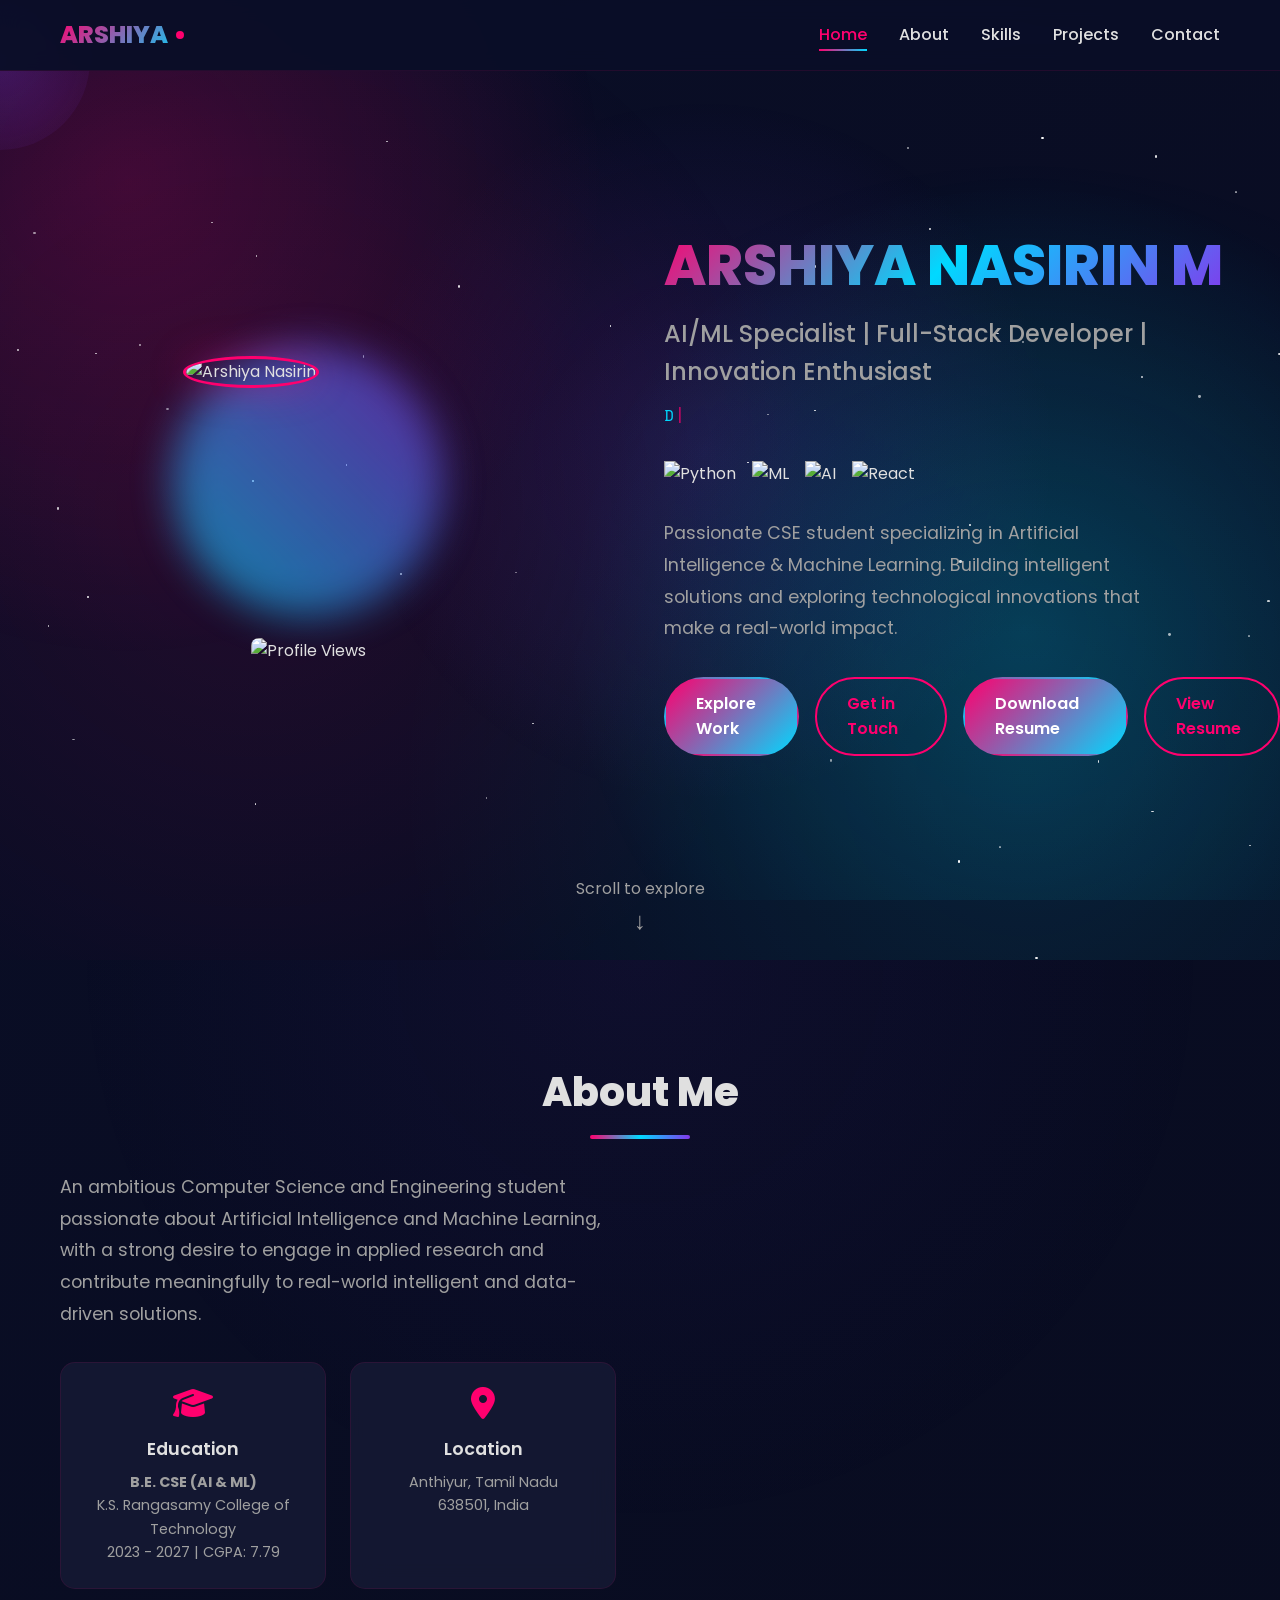
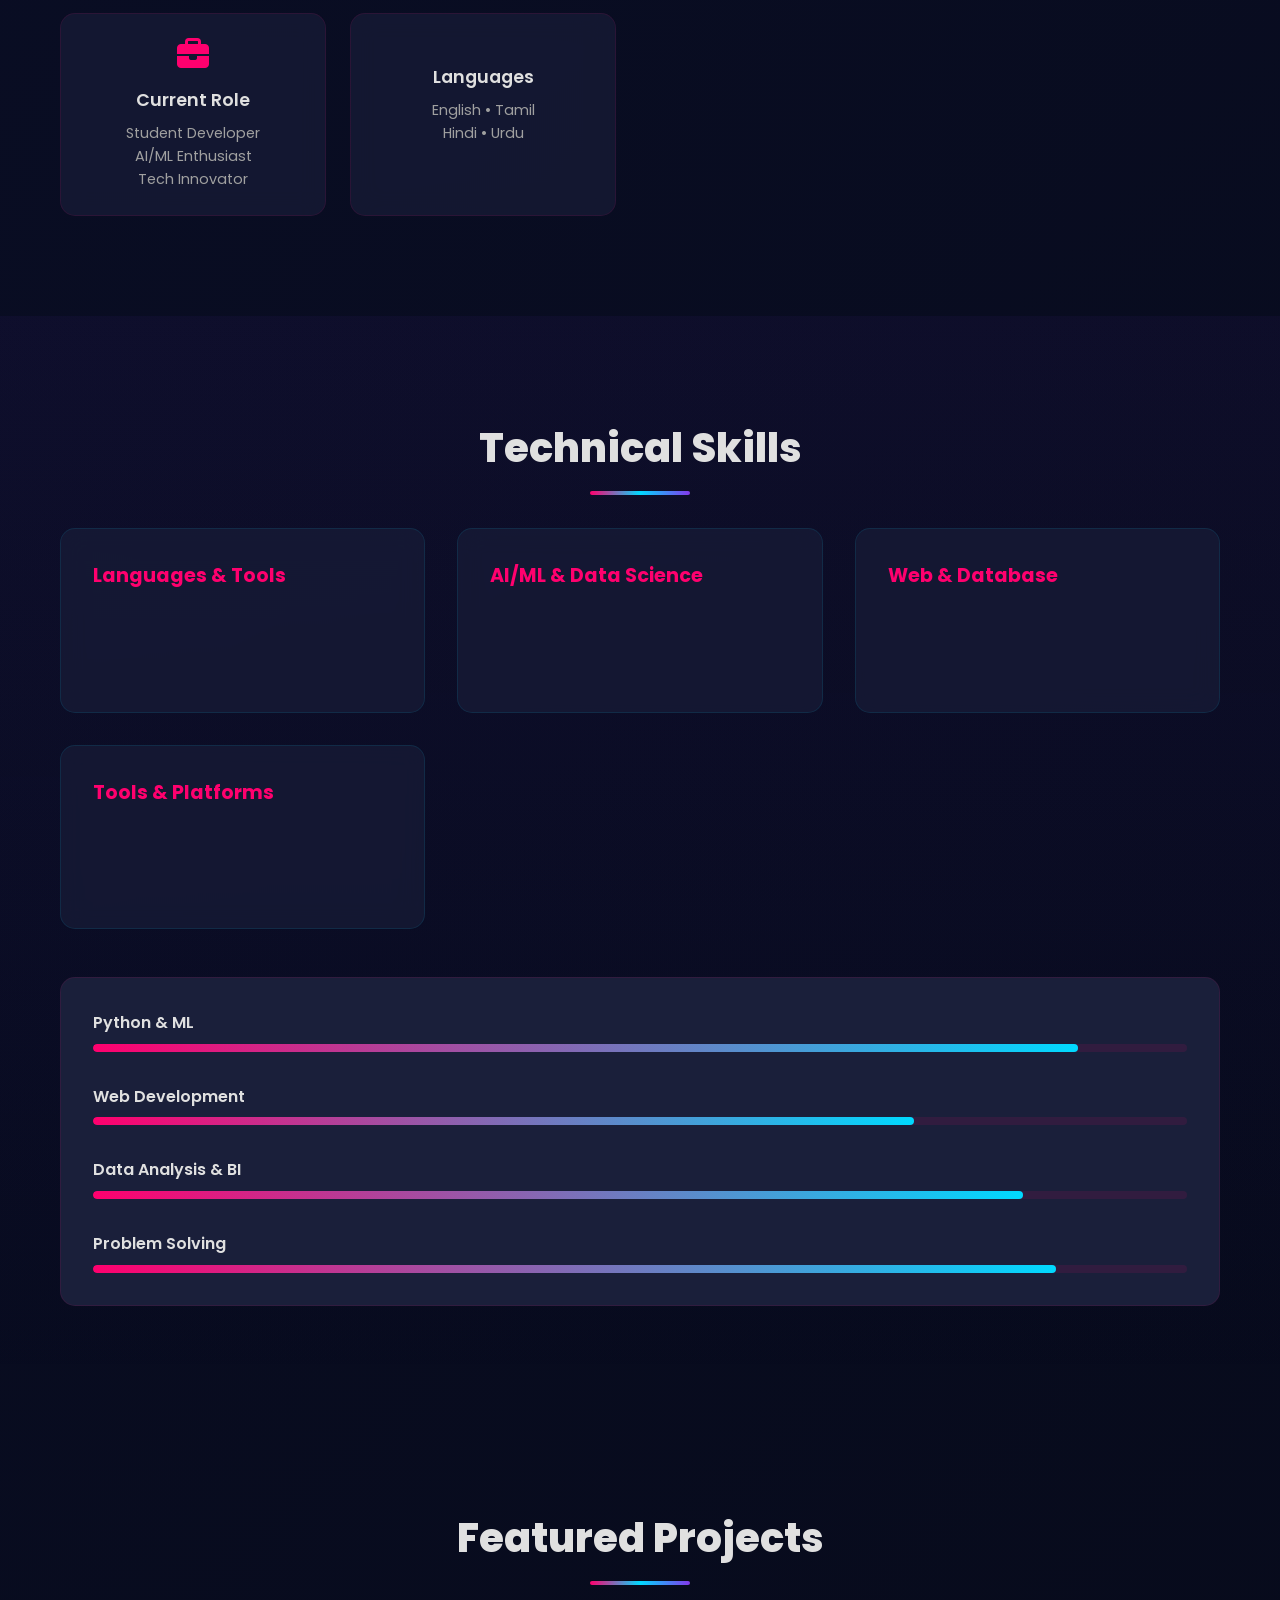
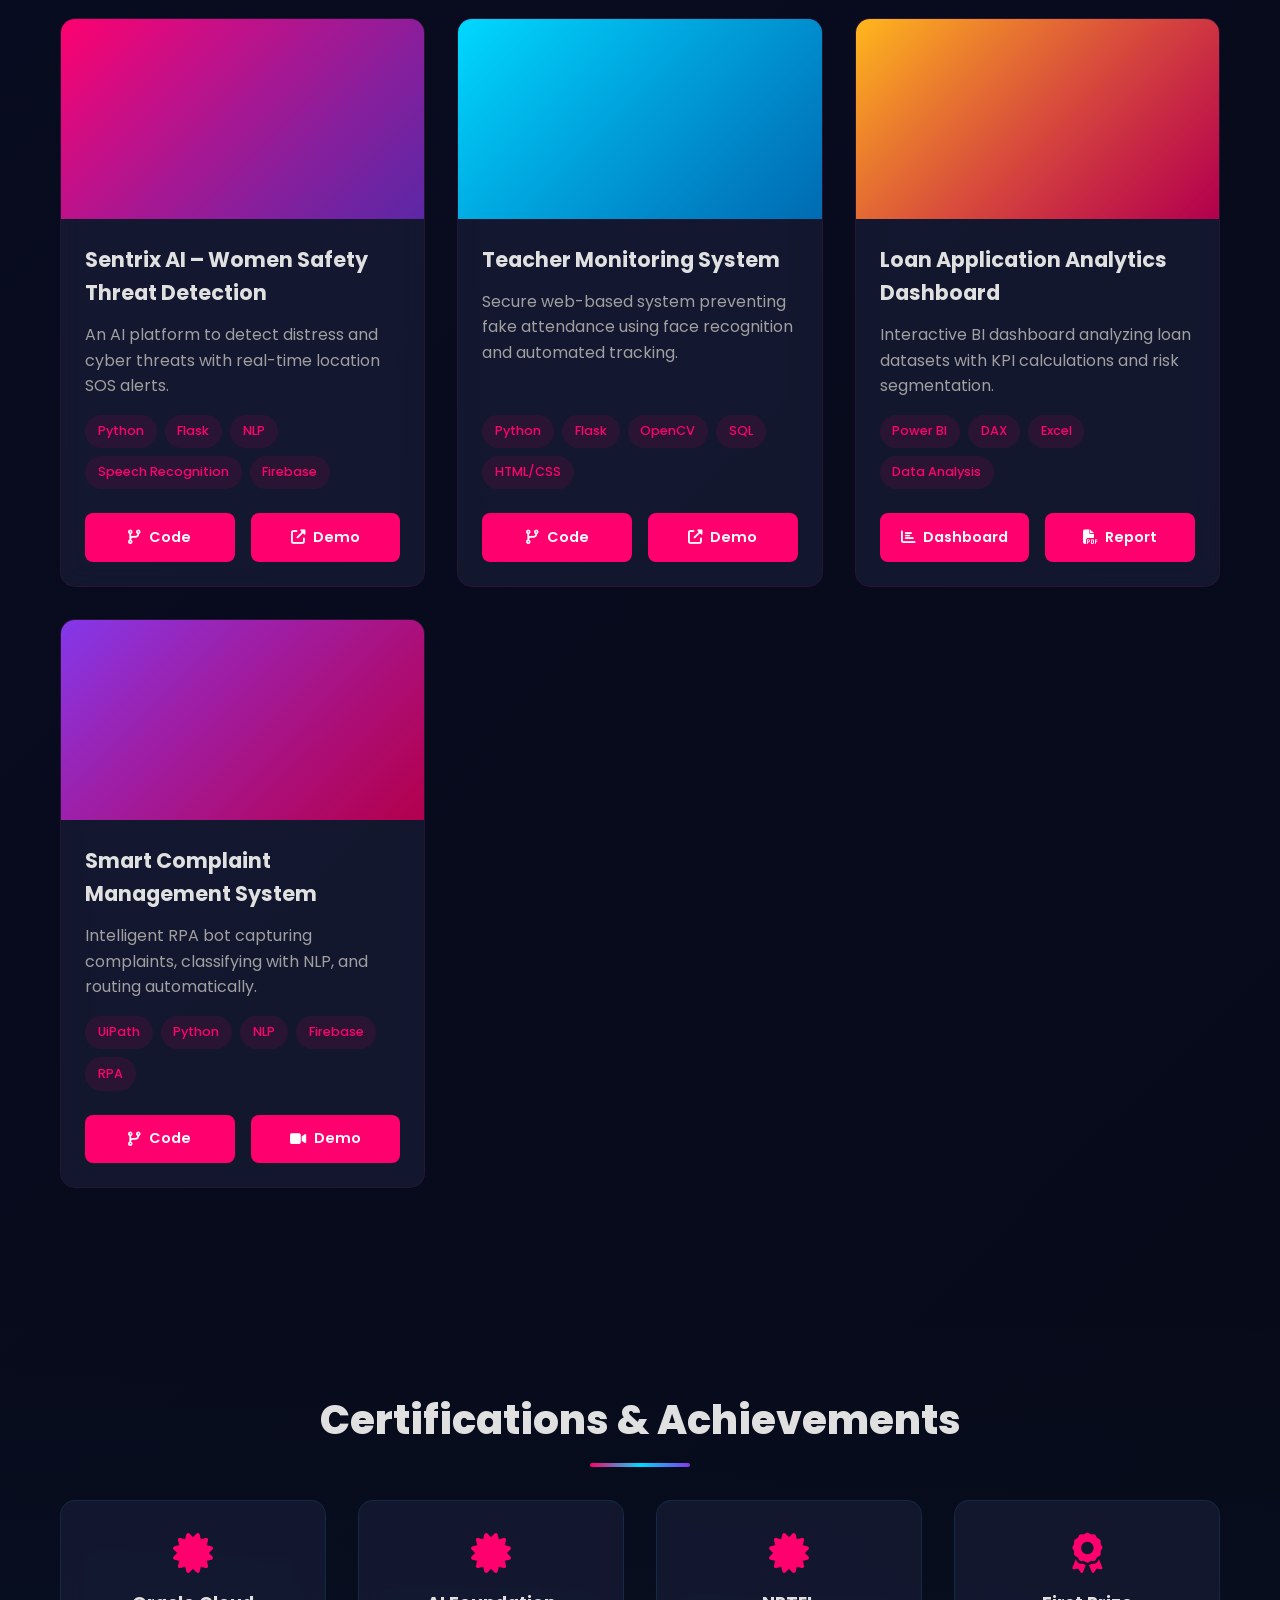
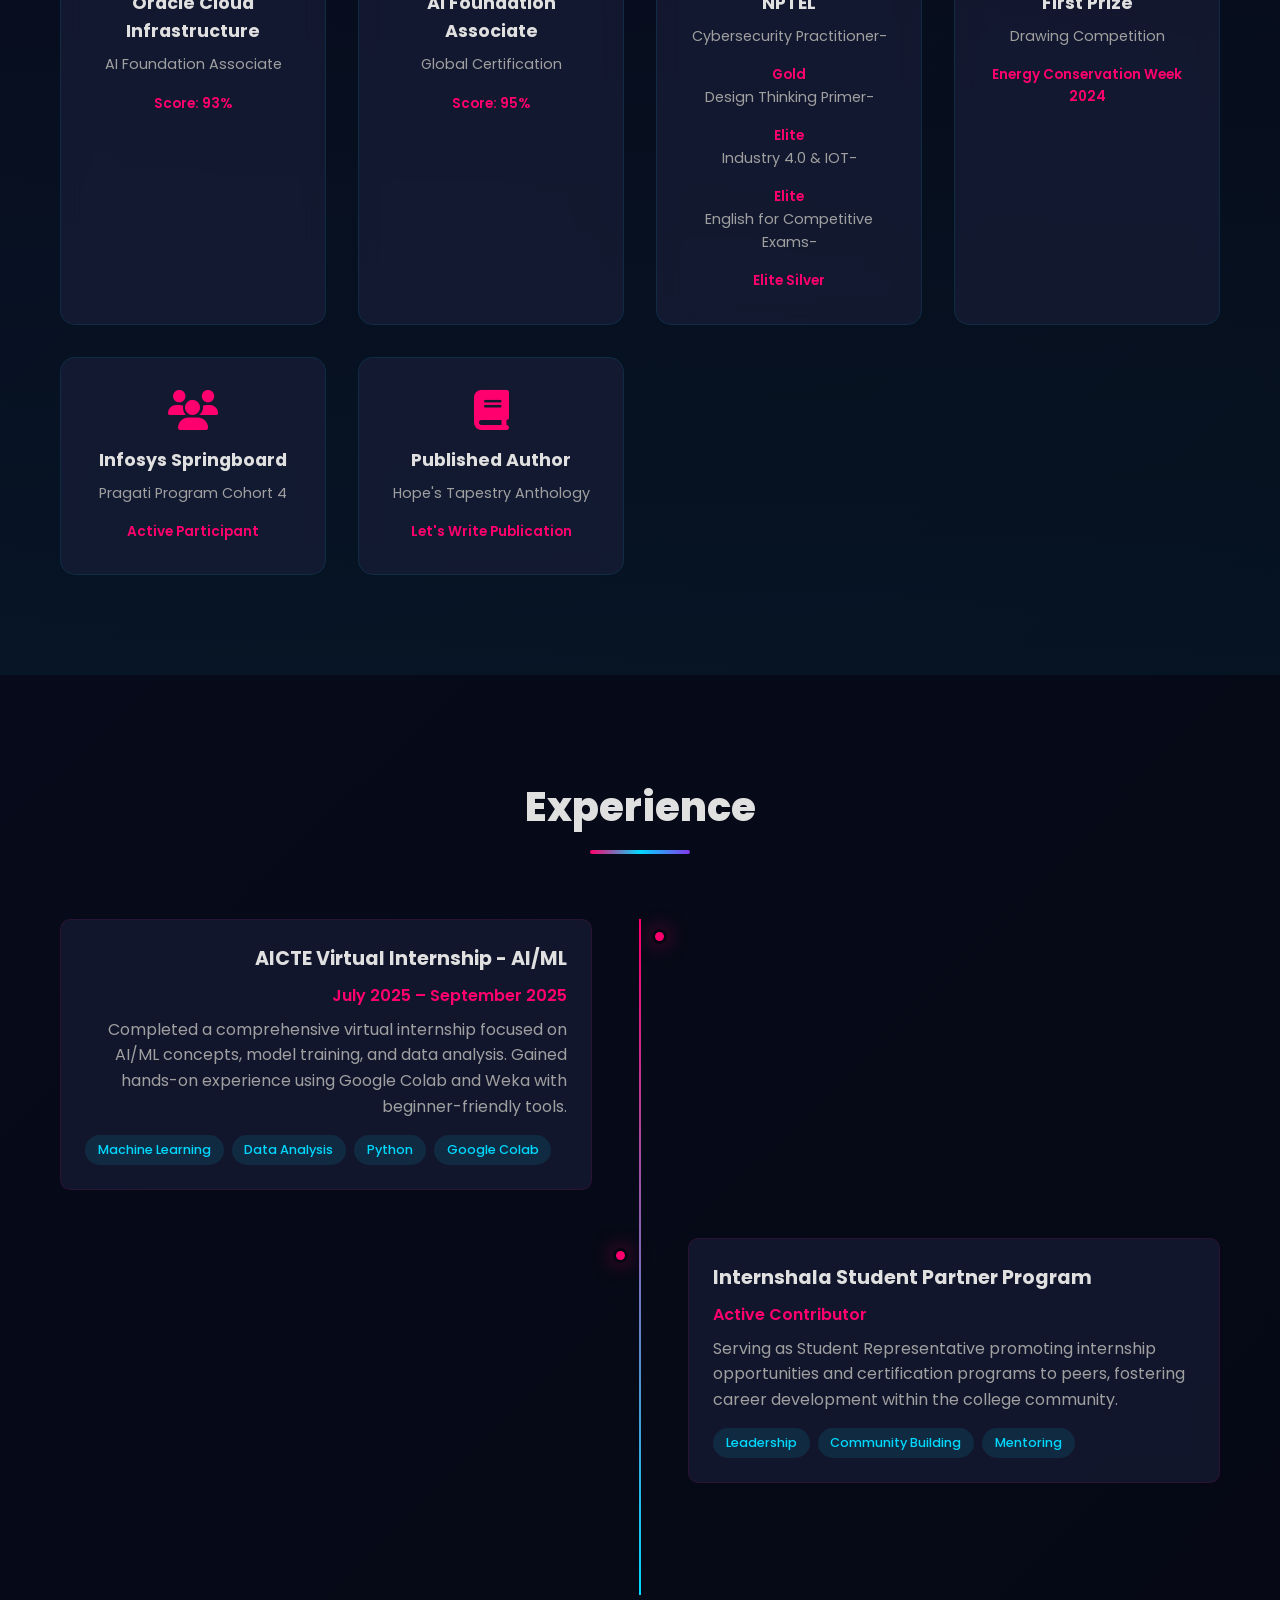
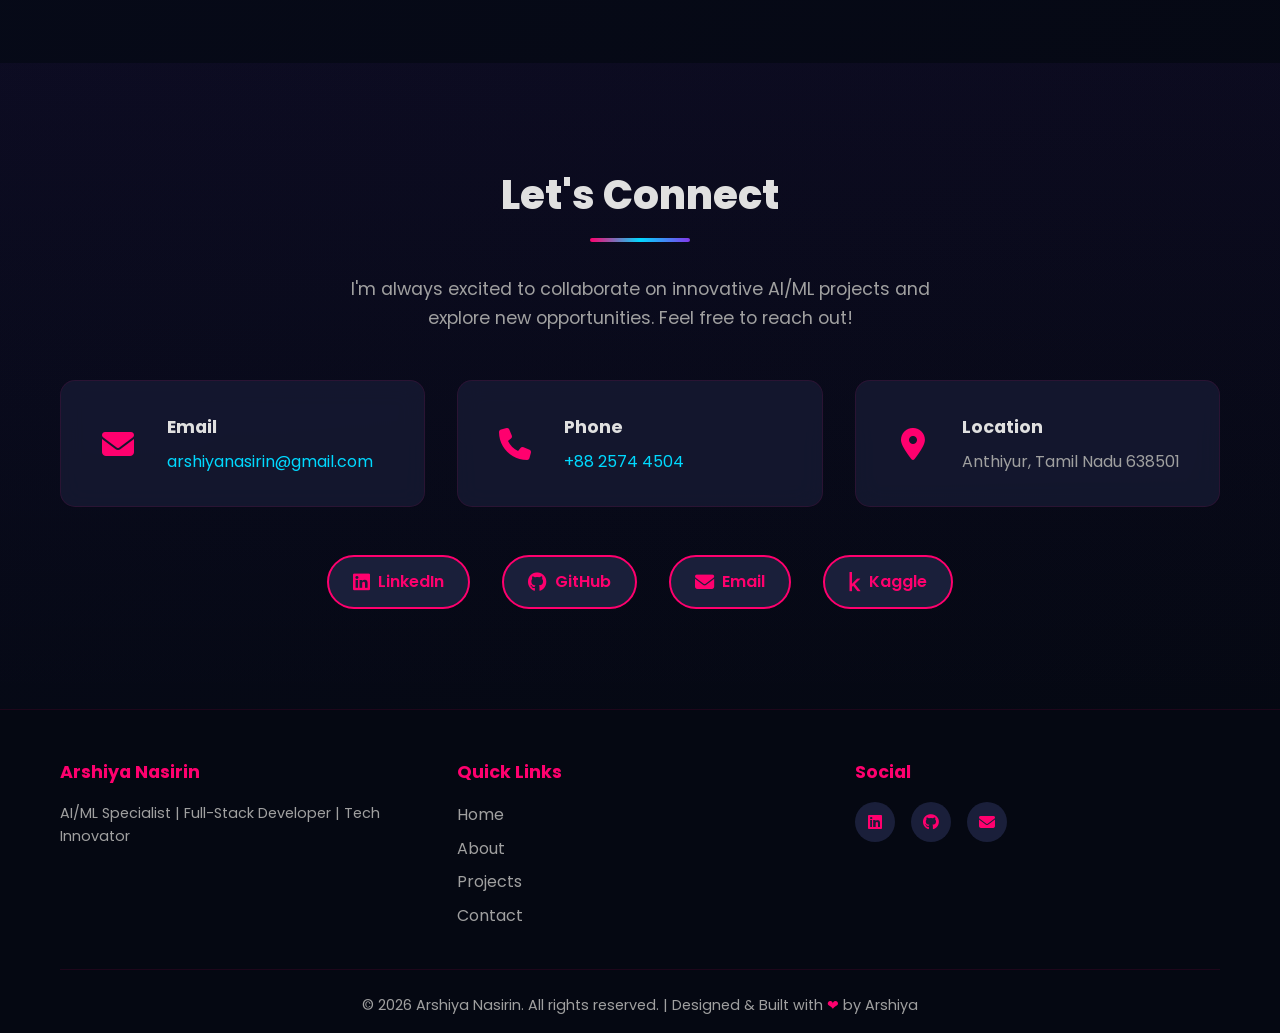
==== portfolio.html @ 7b7074c1 "Portfolio" ====
<!DOCTYPE html>
<html lang="en">
<head>
    <meta charset="UTF-8">
    <meta name="viewport" content="width=device-width, initial-scale=1.0">
    <title>Arshiya Nasirin - AI/ML Portfolio</title>
    <link rel="stylesheet" href="portfolio.css">
    <link rel="stylesheet" href="https://cdnjs.cloudflare.com/ajax/libs/font-awesome/6.4.0/css/all.min.css">
    <link href="https://fonts.googleapis.com/css2?family=Poppins:wght@300;400;600;700;800&family=Space+Mono:wght@400;700&display=swap" rel="stylesheet">
</head>
<body>
    <div class="cursor-glow" id="cursorGlow"></div>
    <!-- Navigation -->
    <nav class="navbar">
        <div class="nav-container">
            <div class="logo">
                <span class="logo-text">ARSHIYA</span>
                <span class="logo-dot"></span>
            </div>
            <ul class="nav-menu">
                <li><a href="#home" class="nav-link">Home</a></li>
                <li><a href="#about" class="nav-link">About</a></li>
                <li><a href="#skills" class="nav-link">Skills</a></li>
                <li><a href="#projects" class="nav-link">Projects</a></li>
                <li><a href="#contact" class="nav-link">Contact</a></li>
            </ul>
            <div class="hamburger">
                <span></span>
                <span></span>
                <span></span>
            </div>
        </div>
    </nav>

    <!-- Hero Section -->
    <section id="home" class="hero">
        <div class="stars"></div>
        <div class="hero-content">
            <div class="profile-section">
                <div class="profile-wrapper">
                    <div class="glow-circle"></div>
                    <img src="https://via.placeholder.com/200" alt="Arshiya Nasirin" class="profile-img">
                </div>
                <div class="profile-stats">
                    <img src="https://komarev.com/ghpvc/?username=ArshiyaNasirin&label=Profile%20Views&color=ff006e&style=for-the-badge" alt="Profile Views">
                </div>
            </div>

            <div class="hero-text">
                <h1 class="hero-title">
                    <span class="gradient-text">ARSHIYA NASIRIN M</span>
                </h1>
                <p class="hero-subtitle">AI/ML Specialist | Full-Stack Developer | Innovation Enthusiast</p>
                <p class="hero-typing"><span id="typingRole"></span><span class="typing-caret">|</span></p>
                
                <div class="hero-badges">
                    <img src="https://img.shields.io/badge/Python-3776AB?style=for-the-badge&logo=python&logoColor=white" alt="Python">
                    <img src="https://img.shields.io/badge/Machine%20Learning-FF6B6B?style=for-the-badge&logo=tensorflow&logoColor=white" alt="ML">
                    <img src="https://img.shields.io/badge/AI-00D9FF?style=for-the-badge&logo=openai&logoColor=white" alt="AI">
                    <img src="https://img.shields.io/badge/React-61DAFB?style=for-the-badge&logo=react&logoColor=white" alt="React">
                </div>

                <p class="hero-description">
                    Passionate CSE student specializing in Artificial Intelligence & Machine Learning. Building intelligent solutions and exploring technological innovations that make a real-world impact.
                </p>

                <div class="cta-buttons">
                    <a href="#projects" class="btn btn-primary">Explore Work</a>
                    <a href="#contact" class="btn btn-secondary">Get in Touch</a>
                    <a href="resume.pdf" download class="btn btn-primary">Download Resume</a>
                    <a href="resume.pdf" target="_blank" rel="noreferrer" class="btn btn-secondary">View Resume</a>
                </div>
            </div>
        </div>


        <div class="scroll-indicator">
            <span>Scroll to explore</span>
            <div class="scroll-arrow">↓</div>
        </div>
    </section>

    <!-- About Section -->
    <section id="about" class="about">
        <div class="container">
            <h2 class="section-title">About Me</h2>
            
            <div class="about-content">
                <div class="about-text">
                    <p class="about-intro">
                        An ambitious Computer Science and Engineering student passionate about Artificial Intelligence and Machine Learning, with a strong desire to engage in applied research and contribute meaningfully to real-world intelligent and data-driven solutions.
                    </p>

                    <div class="info-grid">
                        <div class="info-card">
                            <i class="fas fa-graduation-cap"></i>
                            <h3>Education</h3>
                            <p><strong>B.E. CSE (AI & ML)</strong><br>K.S. Rangasamy College of Technology<br>2023 - 2027 | CGPA: 7.79</p>
                        </div>

                        <div class="info-card">
                            <i class="fas fa-map-marker-alt"></i>
                            <h3>Location</h3>
                            <p>Anthiyur, Tamil Nadu<br>638501, India</p>
                        </div>

                        <div class="info-card">
                            <i class="fas fa-briefcase"></i>
                            <h3>Current Role</h3>
                            <p>Student Developer<br>AI/ML Enthusiast<br>Tech Innovator</p>
                        </div>

                        <div class="info-card">
                            <i class="fas fa-languages"></i>
                            <h3>Languages</h3>
                            <p>English • Tamil<br>Hindi • Urdu</p>
                        </div>
                    </div>
                </div>

                <div class="github-stats">
                    <img src="https://github-readme-stats.vercel.app/api?username=ArshiyaNasirin&theme=radical&hide_border=true&bg_color=0D1117&text_color=58A6FF&title_color=FF006E" alt="GitHub Stats">
                    <img src="https://github-readme-streak-stats.herokuapp.com/?user=ArshiyaNasirin&theme=radical&hide_border=true&background=0D1117&stroke=FF006E&ring=FF006E&fire=FF006E&currStreakNum=58A6FF&sideNums=58A6FF&currStreakLabel=FF006E&sideLabels=58A6FF" alt="GitHub Streak">
                </div>
            </div>
        </div>
    </section>

    <!-- Skills Section -->
    <section id="skills" class="skills">
        <div class="container">
            <h2 class="section-title">Technical Skills</h2>

            <div class="skills-grid">
                <div class="skill-category">
                    <h3>Languages & Tools</h3>
                    <div class="skill-badges">
                        <img src="https://img.shields.io/badge/Python-3776AB?style=flat-square&logo=python&logoColor=white" alt="Python">
                        <img src="https://img.shields.io/badge/Java-ED8B00?style=flat-square&logo=java&logoColor=white" alt="Java">
                        <img src="https://img.shields.io/badge/C-A8B9CC?style=flat-square&logo=c&logoColor=white" alt="C">
                        <img src="https://img.shields.io/badge/GitHub-181717?style=flat-square&logo=github&logoColor=white" alt="GitHub">
                        <img src="https://img.shields.io/badge/VS%20Code-007ACC?style=flat-square&logo=visualstudiocode&logoColor=white" alt="VS Code">
                    </div>
                </div>

                <div class="skill-category">
                    <h3>AI/ML & Data Science</h3>
                    <div class="skill-badges">
                        <img src="https://img.shields.io/badge/TensorFlow-FF6F00?style=flat-square&logo=tensorflow&logoColor=white" alt="TensorFlow">
                        <img src="https://img.shields.io/badge/OpenCV-5C3EE8?style=flat-square&logo=opencv&logoColor=white" alt="OpenCV">
                        <img src="https://img.shields.io/badge/NumPy-013243?style=flat-square&logo=numpy&logoColor=white" alt="NumPy">
                        <img src="https://img.shields.io/badge/Pandas-150458?style=flat-square&logo=pandas&logoColor=white" alt="Pandas">
                        <img src="https://img.shields.io/badge/Scikit--Learn-F7931E?style=flat-square&logo=scikit-learn&logoColor=white" alt="Scikit-Learn">
                    </div>
                </div>

                <div class="skill-category">
                    <h3>Web & Database</h3>
                    <div class="skill-badges">
                        <img src="https://img.shields.io/badge/HTML5-E34C26?style=flat-square&logo=html5&logoColor=white" alt="HTML5">
                        <img src="https://img.shields.io/badge/CSS3-1572B6?style=flat-square&logo=css3&logoColor=white" alt="CSS3">
                        <img src="https://img.shields.io/badge/JavaScript-F7DF1E?style=flat-square&logo=javascript&logoColor=black" alt="JavaScript">
                        <img src="https://img.shields.io/badge/React-61DAFB?style=flat-square&logo=react&logoColor=black" alt="React">
                        <img src="https://img.shields.io/badge/SQL-336791?style=flat-square&logo=postgresql&logoColor=white" alt="SQL">
                    </div>
                </div>

                <div class="skill-category">
                    <h3>Tools & Platforms</h3>
                    <div class="skill-badges">
                        <img src="https://img.shields.io/badge/Power%20BI-F2C811?style=flat-square&logo=powerbi&logoColor=black" alt="Power BI">
                        <img src="https://img.shields.io/badge/Tableau-E97627?style=flat-square&logo=tableau&logoColor=white" alt="Tableau">
                        <img src="https://img.shields.io/badge/Flask-000000?style=flat-square&logo=flask&logoColor=white" alt="Flask">
                        <img src="https://img.shields.io/badge/Firebase-FFCA28?style=flat-square&logo=firebase&logoColor=black" alt="Firebase">
                        <img src="https://img.shields.io/badge/UiPath-FF6B35?style=flat-square&logo=uipath&logoColor=white" alt="UiPath">
                    </div>
                </div>
            </div>

            <div class="skills-visual">
                <div class="skill-bar">
                    <div class="skill-item">
                        <span>Python & ML</span>
                        <div class="progress-bar">
                            <div class="progress" style="width: 90%;"></div>
                        </div>
                    </div>
                    <div class="skill-item">
                        <span>Web Development</span>
                        <div class="progress-bar">
                            <div class="progress" style="width: 75%;"></div>
                        </div>
                    </div>
                    <div class="skill-item">
                        <span>Data Analysis & BI</span>
                        <div class="progress-bar">
                            <div class="progress" style="width: 85%;"></div>
                        </div>
                    </div>
                    <div class="skill-item">
                        <span>Problem Solving</span>
                        <div class="progress-bar">
                            <div class="progress" style="width: 88%;"></div>
                        </div>
                    </div>
                </div>
            </div>
        </div>
    </section>

    <!-- Projects Section -->
    <section id="projects" class="projects">
        <div class="container">
            <h2 class="section-title">Featured Projects</h2>

            <div class="projects-grid">
                <!-- Project 1 -->
                <div class="project-card">
                    <div class="project-image" style="background: linear-gradient(135deg, #FF006E 0%, #8338EC 100%);"></div>
                    <div class="project-content">
                        <h3>Sentrix AI – Women Safety Threat Detection</h3>
                        <p>An AI platform to detect distress and cyber threats with real-time location SOS alerts.</p>
                        <div class="project-tech">
                            <span class="tech-tag">Python</span>
                            <span class="tech-tag">Flask</span>
                            <span class="tech-tag">NLP</span>
                            <span class="tech-tag">Speech Recognition</span>
                            <span class="tech-tag">Firebase</span>
                        </div>
                        <div class="project-links">
                            <a href="#" class="project-btn">
                                <i class="fas fa-code-branch"></i> Code
                            </a>
                            <a href="#" class="project-btn">
                                <i class="fas fa-external-link-alt"></i> Demo
                            </a>
                        </div>
                    </div>
                </div>

                <!-- Project 2 -->
                <div class="project-card">
                    <div class="project-image" style="background: linear-gradient(135deg, #00D9FF 0%, #0099FF 100%);"></div>
                    <div class="project-content">
                        <h3>Teacher Monitoring System</h3>
                        <p>Secure web-based system preventing fake attendance using face recognition and automated tracking.</p>
                        <div class="project-tech">
                            <span class="tech-tag">Python</span>
                            <span class="tech-tag">Flask</span>
                            <span class="tech-tag">OpenCV</span>
                            <span class="tech-tag">SQL</span>
                            <span class="tech-tag">HTML/CSS</span>
                        </div>
                        <div class="project-links">
                            <a href="#" class="project-btn">
                                <i class="fas fa-code-branch"></i> Code
                            </a>
                            <a href="#" class="project-btn">
                                <i class="fas fa-external-link-alt"></i> Demo
                            </a>
                        </div>
                    </div>
                </div>

                <!-- Project 3 -->
                <div class="project-card">
                    <div class="project-image" style="background: linear-gradient(135deg, #FFB81C 0%, #FF006E 100%);"></div>
                    <div class="project-content">
                        <h3>Loan Application Analytics Dashboard</h3>
                        <p>Interactive BI dashboard analyzing loan datasets with KPI calculations and risk segmentation.</p>
                        <div class="project-tech">
                            <span class="tech-tag">Power BI</span>
                            <span class="tech-tag">DAX</span>
                            <span class="tech-tag">Excel</span>
                            <span class="tech-tag">Data Analysis</span>
                        </div>
                        <div class="project-links">
                            <a href="#" class="project-btn">
                                <i class="fas fa-chart-bar"></i> Dashboard
                            </a>
                            <a href="#" class="project-btn">
                                <i class="fas fa-file-pdf"></i> Report
                            </a>
                        </div>
                    </div>
                </div>

                <!-- Project 4 -->
                <div class="project-card">
                    <div class="project-image" style="background: linear-gradient(135deg, #8338EC 0%, #FF006E 100%);"></div>
                    <div class="project-content">
                        <h3>Smart Complaint Management System</h3>
                        <p>Intelligent RPA bot capturing complaints, classifying with NLP, and routing automatically.</p>
                        <div class="project-tech">
                            <span class="tech-tag">UiPath</span>
                            <span class="tech-tag">Python</span>
                            <span class="tech-tag">NLP</span>
                            <span class="tech-tag">Firebase</span>
                            <span class="tech-tag">RPA</span>
                        </div>
                        <div class="project-links">
                            <a href="#" class="project-btn">
                                <i class="fas fa-code-branch"></i> Code
                            </a>
                            <a href="#" class="project-btn">
                                <i class="fas fa-video"></i> Demo
                            </a>
                        </div>
                    </div>
                </div>
            </div>
        </div>
    </section>

    <!-- Certifications Section -->
    <section class="certifications">
        <div class="container">
            <h2 class="section-title">Certifications & Achievements</h2>

            <div class="cert-grid">
                <div class="cert-card">
                    <i class="fas fa-certificate"></i>
                    <h3>Oracle Cloud Infrastructure</h3>
                    <p class="cert-detail">AI Foundation Associate</p>
                    <p class="cert-score">Score: 93%</p>
                </div>

                <div class="cert-card">
                    <i class="fas fa-certificate"></i>
                    <h3>AI Foundation Associate</h3>
                    <p class="cert-detail">Global Certification</p>
                    <p class="cert-score">Score: 95%</p>
                </div>

                <div class="cert-card">
                    <i class="fas fa-certificate"></i>
                    <h3>NPTEL</h3>
                    <p class="cert-detail">Cybersecurity Practitioner-</p><p class="cert-score">Gold</p>
                    <p class="cert-detail">Design Thinking Primer-</p><p class="cert-score">Elite</p>
                    <p class="cert-detail">Industry 4.0 & IOT-</p><p class="cert-score">Elite</p>
                    <p class="cert-detail">English for Competitive Exams-</p><p class="cert-score">Elite Silver</p>
                </div>

                <div class="cert-card">
                    <i class="fas fa-award"></i>
                    <h3>First Prize</h3>
                    <p class="cert-detail">Drawing Competition</p>
                    <p class="cert-score">Energy Conservation Week 2024</p>
                </div>

                <div class="cert-card">
                    <i class="fas fa-users"></i>
                    <h3>Infosys Springboard</h3>
                    <p class="cert-detail">Pragati Program Cohort 4</p>
                    <p class="cert-score">Active Participant</p>
                </div>

                <div class="cert-card">
                    <i class="fas fa-book"></i>
                    <h3>Published Author</h3>
                    <p class="cert-detail">Hope's Tapestry Anthology</p>
                    <p class="cert-score">Let's Write Publication</p>
                </div>
            </div>
        </div>
    </section>

    <!-- Internship Section -->
    <section class="internship">
        <div class="container">
            <h2 class="section-title">Experience</h2>

            <div class="timeline">
                <div class="timeline-item">
                    <div class="timeline-marker"></div>
                    <div class="timeline-content">
                        <h3>AICTE Virtual Internship - AI/ML</h3>
                        <p class="timeline-date">July 2025 – September 2025</p>
                        <p class="timeline-description">
                            Completed a comprehensive virtual internship focused on AI/ML concepts, model training, and data analysis. Gained hands-on experience using Google Colab and Weka with beginner-friendly tools.
                        </p>
                        <div class="timeline-tags">
                            <span>Machine Learning</span>
                            <span>Data Analysis</span>
                            <span>Python</span>
                            <span>Google Colab</span>
                        </div>
                    </div>
                </div>

                <div class="timeline-item">
                    <div class="timeline-marker"></div>
                    <div class="timeline-content">
                        <h3>Internshala Student Partner Program</h3>
                        <p class="timeline-date">Active Contributor</p>
                        <p class="timeline-description">
                            Serving as Student Representative promoting internship opportunities and certification programs to peers, fostering career development within the college community.
                        </p>
                        <div class="timeline-tags">
                            <span>Leadership</span>
                            <span>Community Building</span>
                            <span>Mentoring</span>
                        </div>
                    </div>
                </div>
            </div>
        </div>
    </section>

    <!-- Contact Section -->
    <section id="contact" class="contact">
        <div class="container">
            <h2 class="section-title">Let's Connect</h2>

            <div class="contact-content">
                <p class="contact-intro">I'm always excited to collaborate on innovative AI/ML projects and explore new opportunities. Feel free to reach out!</p>

                <div class="contact-info">
                    <div class="contact-item">
                        <i class="fas fa-envelope"></i>
                        <div>
                            <h4>Email</h4>
                            <a href="mailto:arshiyanasirin@gmail.com">arshiyanasirin@gmail.com</a>
                        </div>
                    </div>

                    <div class="contact-item">
                        <i class="fas fa-phone"></i>
                        <div>
                            <h4>Phone</h4>
                            <a href="tel:+8825744504">+88 2574 4504</a>
                        </div>
                    </div>

                    <div class="contact-item">
                        <i class="fas fa-map-marker-alt"></i>
                        <div>
                            <h4>Location</h4>
                            <p>Anthiyur, Tamil Nadu 638501</p>
                        </div>
                    </div>
                </div>

                <div class="social-links">
                    <a href="https://linkedin.com/in/Arshiyanasirin-M" title="LinkedIn" class="social-link">
                        <i class="fab fa-linkedin"></i>
                        <span>LinkedIn</span>
                    </a>
                    <a href="https://github.com/ArshiyaNasirin" title="GitHub" class="social-link">
                        <i class="fab fa-github"></i>
                        <span>GitHub</span>
                    </a>
                    <a href="mailto:arshiyanasirin@gmail.com" title="Email" class="social-link">
                        <i class="fas fa-envelope"></i>
                        <span>Email</span>
                    </a>
                    <a href="https://kaggle.com" title="Kaggle" class="social-link">
                        <i class="fab fa-kaggle"></i>
                        <span>Kaggle</span>
                    </a>
                </div>
            </div>
        </div>
    </section>

    <!-- Footer -->
    <footer class="footer">
        <div class="container">
            <div class="footer-content">
                <div class="footer-section">
                    <h4>Arshiya Nasirin</h4>
                    <p>AI/ML Specialist | Full-Stack Developer | Tech Innovator</p>
                </div>
                <div class="footer-section">
                    <h4>Quick Links</h4>
                    <ul>
                        <li><a href="#home">Home</a></li>
                        <li><a href="#about">About</a></li>
                        <li><a href="#projects">Projects</a></li>
                        <li><a href="#contact">Contact</a></li>
                    </ul>
                </div>
                <div class="footer-section">
                    <h4>Social</h4>
                    <div class="footer-socials">
                        <a href="https://linkedin.com/in/Arshiyanasirin-M" target="_blank"><i class="fab fa-linkedin"></i></a>
                        <a href="https://github.com/ArshiyaNasirin" target="_blank"><i class="fab fa-github"></i></a>
                        <a href="mailto:arshiyanasirin@gmail.com"><i class="fas fa-envelope"></i></a>
                    </div>
                </div>
            </div>
            <div class="footer-bottom">
                <p>&copy; 2026 Arshiya Nasirin. All rights reserved. | Designed & Built with <span class="heart">❤</span> by Arshiya</p>
            </div>
        </div>
    </footer>

    <script src="portfolio.js"></script>
</body>
</html>
---- portfolio.css ----
* {
    margin: 0;
    padding: 0;
    box-sizing: border-box;
}

:root {
    --primary-pink: #FF006E;
    --primary-blue: #00D9FF;
    --primary-purple: #8338EC;
    --secondary-pink: #FF006E;
    --neon-orange: #FFB81C;
    --dark-bg: #0A0E27;
    --darker-bg: #050812;
    --card-bg: #1A1F3A;
    --text-light: #E0E0E0;
    --text-muted: #A0A0A0;
    --accent-cyan: #00D9FF;
}

html {
    scroll-behavior: smooth;
}

body {
    font-family: 'Poppins', sans-serif;
    background: linear-gradient(135deg, var(--dark-bg) 0%, var(--darker-bg) 100%);
    color: var(--text-light);
    line-height: 1.6;
    overflow-x: hidden;
}

body::before {
    content: '';
    position: fixed;
    inset: 0;
    pointer-events: none;
    z-index: 0;
    background: radial-gradient(circle at 10% 20%, rgba(255, 0, 110, 0.2), transparent 35%),
                radial-gradient(circle at 80% 70%, rgba(0, 217, 255, 0.18), transparent 38%),
                radial-gradient(circle at 55% 50%, rgba(131, 56, 236, 0.15), transparent 42%);
    animation: ambientGlow 14s ease-in-out infinite alternate;
}

@keyframes ambientGlow {
    0% { transform: scale(1) translateY(0); }
    100% { transform: scale(1.08) translateY(-10px); }
}

.container {
    max-width: 1200px;
    margin: 0 auto;
    padding: 0 20px;
    position: relative;
    z-index: 1;
}

.cursor-glow {
    position: fixed;
    width: 180px;
    height: 180px;
    border-radius: 50%;
    pointer-events: none;
    z-index: 2;
    transform: translate(-50%, -50%);
    background: radial-gradient(circle, rgba(131, 56, 236, 0.26), rgba(131, 56, 236, 0));
    transition: transform 0.05s linear;
}

/* Navigation */
.navbar {
    position: fixed;
    top: 0;
    width: 100%;
    background: rgba(10, 14, 39, 0.95);
    backdrop-filter: blur(10px);
    z-index: 1000;
    border-bottom: 1px solid rgba(255, 0, 110, 0.1);
    padding: 1rem 0;
}

.nav-container {
    max-width: 1200px;
    margin: 0 auto;
    padding: 0 20px;
    display: flex;
    justify-content: space-between;
    align-items: center;
}

.logo {
    font-size: 1.5rem;
    font-weight: 800;
    background: linear-gradient(135deg, var(--primary-pink) 0%, var(--primary-blue) 100%);
    -webkit-background-clip: text;
    background-clip: text;
    -webkit-text-fill-color: transparent;
    display: flex;
    align-items: center;
    gap: 0.5rem;
}

.logo-dot {
    width: 8px;
    height: 8px;
    border-radius: 50%;
    background: var(--primary-pink);
    animation: pulse 2s ease-in-out infinite;
}

@keyframes pulse {
    0%, 100% { opacity: 1; transform: scale(1); }
    50% { opacity: 0.5; transform: scale(1.2); }
}

.nav-menu {
    display: flex;
    list-style: none;
    gap: 2rem;
}

.nav-link {
    color: var(--text-light);
    text-decoration: none;
    font-weight: 500;
    position: relative;
    transition: color 0.3s ease;
}

.nav-link::after {
    content: '';
    position: absolute;
    bottom: -5px;
    left: 0;
    width: 0;
    height: 2px;
    background: linear-gradient(90deg, var(--primary-pink), var(--primary-blue));
    transition: width 0.3s ease;
}

.nav-link:hover {
    color: var(--primary-pink);
}

.nav-link:hover::after {
    width: 100%;
}

.hamburger {
    display: none;
    flex-direction: column;
    cursor: pointer;
}

.hamburger span {
    width: 25px;
    height: 3px;
    background: var(--primary-pink);
    margin: 5px 0;
    transition: 0.3s;
    border-radius: 2px;
}

/* Hero Section */
.hero {
    min-height: 100vh;
    display: flex;
    align-items: center;
    justify-content: center;
    position: relative;
    margin-top: 60px;
    overflow: hidden;
}

.stars {
    position: absolute;
    width: 100%;
    height: 100%;
    overflow: hidden;
}

.hero::before {
    content: '';
    position: absolute;
    top: 0;
    left: 0;
    width: 100%;
    height: 100%;
    background: radial-gradient(circle at 20% 50%, rgba(255, 0, 110, 0.1) 0%, transparent 50%),
                radial-gradient(circle at 80% 80%, rgba(0, 217, 255, 0.1) 0%, transparent 50%);
    pointer-events: none;
}

.hero-content {
    position: relative;
    z-index: 2;
    display: grid;
    grid-template-columns: 1fr 1fr;
    gap: 3rem;
    align-items: center;
    width: 100%;
}

.profile-section {
    display: flex;
    flex-direction: column;
    align-items: center;
    justify-content: center;
}

.profile-wrapper {
    position: relative;
    width: 250px;
    height: 250px;
    margin-bottom: 2rem;
}

.glow-circle {
    position: absolute;
    inset: -10px;
    border-radius: 50%;
    background: linear-gradient(45deg, var(--primary-pink), var(--primary-blue), var(--primary-purple), var(--primary-pink));
    background-size: 300% 300%;
    animation: gradient-rotate 6s ease infinite;
    filter: blur(20px);
    opacity: 0.6;
}

@keyframes gradient-rotate {
    0% { background-position: 0% 50%; }
    50% { background-position: 100% 50%; }
    100% { background-position: 0% 50%; }
}

.profile-img {
    position: relative;
    width: 250px;
    height: 250px;
    border-radius: 50%;
    border: 3px solid var(--primary-pink);
    object-fit: cover;
    box-shadow: 0 0 40px rgba(255, 0, 110, 0.3);
    animation: float 3s ease-in-out infinite;
}

@keyframes float {
    0%, 100% { transform: translateY(0px); }
    50% { transform: translateY(-20px); }
}

.profile-stats {
    animation: slideUp 1s ease 0.3s both;
}

.profile-stats img {
    border-radius: 8px;
}

.hero-text {
    animation: slideUp 1s ease 0.1s both;
}

@keyframes slideUp {
    from {
        opacity: 0;
        transform: translateY(30px);
    }
    to {
        opacity: 1;
        transform: translateY(0);
    }
}

.hero-title {
    font-size: 3.5rem;
    font-weight: 800;
    margin-bottom: 1rem;
    line-height: 1.2;
}

.gradient-text {
    background: linear-gradient(135deg, var(--primary-pink) 0%, var(--primary-blue) 50%, var(--primary-purple) 100%);
    -webkit-background-clip: text;
    -webkit-text-fill-color: transparent;
    background-clip: text;
}

.hero-subtitle {
    font-size: 1.5rem;
    color: var(--text-muted);
    margin-bottom: 1.5rem;
    font-weight: 500;
}

.hero-typing {
    color: var(--primary-blue);
    font-family: 'Space Mono', monospace;
    font-size: 1rem;
    letter-spacing: 0.04em;
    min-height: 1.6rem;
    margin-top: -0.8rem;
    margin-bottom: 1.4rem;
}

.typing-caret {
    color: var(--primary-pink);
    animation: blinkCaret 1s step-end infinite;
}

@keyframes blinkCaret {
    50% { opacity: 0; }
}

.hero-badges {
    display: flex;
    gap: 1rem;
    margin: 2rem 0;
    flex-wrap: wrap;
}

.hero-badges img {
    animation: slideUp 1s ease backwards;
}

.hero-badges img:nth-child(2) { animation-delay: 0.1s; }
.hero-badges img:nth-child(3) { animation-delay: 0.2s; }
.hero-badges img:nth-child(4) { animation-delay: 0.3s; }

.hero-description {
    font-size: 1.1rem;
    color: var(--text-muted);
    margin-bottom: 2rem;
    max-width: 500px;
    line-height: 1.8;
}

.cta-buttons {
    display: flex;
    gap: 1rem;
    margin-bottom: 2rem;
}

.btn {
    padding: 12px 30px;
    border-radius: 50px;
    text-decoration: none;
    font-weight: 600;
    transition: all 0.3s ease;
    cursor: pointer;
    border: 2px solid transparent;
    font-size: 1rem;
    display: inline-block;
}

.btn-primary {
    background: linear-gradient(135deg, var(--primary-pink) 0%, var(--primary-blue) 100%);
    color: white;
}

.btn-primary:hover {
    transform: translateY(-3px);
    box-shadow: 0 10px 30px rgba(255, 0, 110, 0.3);
}

.btn-secondary {
    background: transparent;
    color: var(--primary-pink);
    border: 2px solid var(--primary-pink);
}

.btn-secondary:hover {
    background: var(--primary-pink);
    color: white;
    transform: translateY(-3px);
}

.social-links-hero {
    position: absolute;
    bottom: 100px;
    right: 50px;
    display: flex;
    flex-direction: column;
    gap: 1rem;
}

.social-icon {
    width: 50px;
    height: 50px;
    border-radius: 50%;
    background: var(--card-bg);
    border: 2px solid var(--primary-pink);
    display: flex;
    align-items: center;
    justify-content: center;
    color: var(--primary-pink);
    text-decoration: none;
    transition: all 0.3s ease;
    font-size: 1.2rem;
}

.social-icon:hover {
    background: var(--primary-pink);
    color: white;
    transform: scale(1.2) rotate(5deg);
}

.scroll-indicator {
    position: absolute;
    bottom: 20px;
    left: 50%;
    transform: translateX(-50%);
    text-align: center;
    color: var(--text-muted);
    animation: bounce 2s infinite;
}

.scroll-arrow {
    font-size: 1.5rem;
    display: block;
    animation: moveDown 1.5s ease-in-out infinite;
}

@keyframes bounce {
    0%, 100% { opacity: 0.5; }
    50% { opacity: 1; }
}

@keyframes moveDown {
    0%, 100% { transform: translateY(0); }
    50% { transform: translateY(10px); }
}

/* About Section */
.about {
    padding: 100px 0;
    position: relative;
}

.about::before {
    content: '';
    position: absolute;
    top: 0;
    left: 0;
    width: 100%;
    height: 100%;
    background: radial-gradient(circle at 50% 0%, rgba(131, 56, 236, 0.05) 0%, transparent 50%);
    pointer-events: none;
}

.section-title {
    font-size: 2.5rem;
    font-weight: 800;
    text-align: center;
    margin-bottom: 3rem;
    position: relative;
    display: inline-block;
    width: 100%;
}

.section-title::after {
    content: '';
    position: absolute;
    bottom: -15px;
    left: 50%;
    transform: translateX(-50%);
    width: 100px;
    height: 4px;
    background: linear-gradient(90deg, var(--primary-pink), var(--primary-blue), var(--primary-purple));
    border-radius: 2px;
}

.about-content {
    display: grid;
    grid-template-columns: 1fr 1fr;
    gap: 3rem;
    align-items: start;
}

.about-intro {
    font-size: 1.1rem;
    line-height: 1.8;
    margin-bottom: 2rem;
    color: var(--text-muted);
}

.info-grid {
    display: grid;
    grid-template-columns: 1fr 1fr;
    gap: 1.5rem;
    margin-top: 2rem;
}

.info-card {
    background: rgba(26, 31, 58, 0.62);
    padding: 1.5rem;
    border-radius: 15px;
    border: 1px solid rgba(255, 0, 110, 0.1);
    backdrop-filter: blur(12px);
    transition: all 0.3s ease;
    text-align: center;
}

.info-card:hover {
    border-color: var(--primary-pink);
    transform: translateY(-10px);
    box-shadow: 0 10px 30px rgba(255, 0, 110, 0.1);
}

.info-card i {
    font-size: 2rem;
    color: var(--primary-pink);
    margin-bottom: 1rem;
}

.info-card h3 {
    font-size: 1.1rem;
    margin-bottom: 0.5rem;
    font-weight: 600;
}

.info-card p {
    font-size: 0.9rem;
    color: var(--text-muted);
    line-height: 1.6;
}

.github-stats {
    display: flex;
    flex-direction: column;
    gap: 2rem;
}

.github-stats img {
    border-radius: 10px;
    transition: transform 0.3s ease;
}

.github-stats img:hover {
    transform: scale(1.02);
}

/* Skills Section */
.skills {
    padding: 100px 0;
    background: linear-gradient(180deg, rgba(131, 56, 236, 0.05) 0%, transparent 100%);
    position: relative;
}

.skills-grid {
    display: grid;
    grid-template-columns: repeat(auto-fit, minmax(300px, 1fr));
    gap: 2rem;
    margin-bottom: 3rem;
}

.skill-category {
    background: rgba(26, 31, 58, 0.62);
    padding: 2rem;
    border-radius: 15px;
    border: 1px solid rgba(0, 217, 255, 0.1);
    backdrop-filter: blur(12px);
    transition: all 0.3s ease;
}

.skill-category:hover {
    border-color: var(--primary-blue);
    box-shadow: 0 0 30px rgba(0, 217, 255, 0.1);
    transform: translateY(-10px);
}

.skill-category h3 {
    font-size: 1.2rem;
    margin-bottom: 1.5rem;
    color: var(--primary-pink);
}

.skill-badges {
    display: flex;
    flex-wrap: wrap;
    gap: 0.8rem;
}

.skill-badges img {
    transition: transform 0.3s ease;
}

.skill-badges img:hover {
    transform: scale(1.1);
}

.skills-visual {
    background: var(--card-bg);
    padding: 2rem;
    border-radius: 15px;
    border: 1px solid rgba(255, 0, 110, 0.1);
}

.skill-bar {
    display: flex;
    flex-direction: column;
    gap: 2rem;
}

.skill-item {
    display: flex;
    flex-direction: column;
    gap: 0.5rem;
}

.skill-item span {
    font-weight: 600;
    color: var(--text-light);
}

.progress-bar {
    height: 8px;
    background: rgba(255, 0, 110, 0.1);
    border-radius: 10px;
    overflow: hidden;
}

.progress {
    height: 100%;
    background: linear-gradient(90deg, var(--primary-pink) 0%, var(--primary-blue) 100%);
    border-radius: 10px;
    animation: fillBar 1.5s ease;
}

@keyframes fillBar {
    from { width: 0; }
}

/* Projects Section */
.projects {
    padding: 100px 0;
}

.projects-grid {
    display: grid;
    grid-template-columns: repeat(auto-fit, minmax(300px, 1fr));
    gap: 2rem;
}

.project-card {
    background: rgba(26, 31, 58, 0.62);
    border-radius: 15px;
    overflow: hidden;
    border: 1px solid rgba(255, 0, 110, 0.1);
    backdrop-filter: blur(12px);
    transition: all 0.3s ease;
    display: flex;
    flex-direction: column;
}

.project-card:hover {
    border-color: var(--primary-pink);
    transform: translateY(-15px);
    box-shadow: 0 15px 40px rgba(255, 0, 110, 0.2);
}

.project-image {
    height: 200px;
    width: 100%;
    position: relative;
    overflow: hidden;
}

.project-image::after {
    content: '';
    position: absolute;
    inset: 0;
    background: linear-gradient(135deg, rgba(0, 0, 0, 0) 0%, rgba(0, 0, 0, 0.3) 100%);
}

.project-content {
    padding: 1.5rem;
    flex: 1;
    display: flex;
    flex-direction: column;
}

.project-content h3 {
    font-size: 1.3rem;
    margin-bottom: 0.8rem;
    color: var(--text-light);
}

.project-content p {
    color: var(--text-muted);
    margin-bottom: 1rem;
    flex: 1;
}

.project-tech {
    display: flex;
    flex-wrap: wrap;
    gap: 0.5rem;
    margin-bottom: 1.5rem;
}

.tech-tag {
    background: rgba(255, 0, 110, 0.1);
    color: var(--primary-pink);
    padding: 0.4rem 0.8rem;
    border-radius: 20px;
    font-size: 0.8rem;
    font-weight: 500;
}

.project-links {
    display: flex;
    gap: 1rem;
}

.project-btn {
    flex: 1;
    padding: 0.8rem;
    background: var(--primary-pink);
    color: white;
    border: none;
    border-radius: 8px;
    text-decoration: none;
    cursor: pointer;
    text-align: center;
    font-weight: 600;
    transition: all 0.3s ease;
    display: flex;
    align-items: center;
    justify-content: center;
    gap: 0.5rem;
    font-size: 0.9rem;
}

.project-btn:hover {
    background: var(--primary-blue);
    transform: scale(1.05);
}

/* Certifications Section */
.certifications {
    padding: 100px 0;
    background: linear-gradient(180deg, transparent 0%, rgba(0, 217, 255, 0.05) 100%);
}

.cert-grid {
    display: grid;
    grid-template-columns: repeat(auto-fit, minmax(250px, 1fr));
    gap: 2rem;
}

.cert-card {
    background: rgba(26, 31, 58, 0.62);
    padding: 2rem;
    border-radius: 15px;
    border: 1px solid rgba(0, 217, 255, 0.1);
    backdrop-filter: blur(12px);
    text-align: center;
    transition: all 0.3s ease;
}

.cert-card:hover {
    border-color: var(--accent-cyan);
    transform: translateY(-10px) rotate(2deg);
    box-shadow: 0 10px 30px rgba(0, 217, 255, 0.15);
}

.cert-card i {
    font-size: 2.5rem;
    color: var(--primary-pink);
    margin-bottom: 1rem;
}

.cert-card h3 {
    font-size: 1.1rem;
    margin-bottom: 0.5rem;
    color: var(--text-light);
}

.cert-detail {
    font-size: 0.9rem;
    color: var(--text-muted);
    margin-bottom: 1rem;
}

.cert-score {
    font-size: 0.85rem;
    color: var(--primary-pink);
    font-weight: 600;
}

/* Internship/Timeline Section */
.internship {
    padding: 100px 0;
}

.timeline {
    position: relative;
    padding: 2rem 0;
}

.timeline::before {
    content: '';
    position: absolute;
    left: 50%;
    transform: translateX(-50%);
    width: 2px;
    height: 100%;
    background: linear-gradient(180deg, var(--primary-pink) 0%, var(--primary-blue) 100%);
}

.timeline-item {
    margin-bottom: 3rem;
    width: 50%;
    position: relative;
}

.timeline-item:nth-child(odd) {
    margin-left: 0;
    text-align: right;
    padding-right: 3rem;
}

.timeline-item:nth-child(even) {
    margin-left: 50%;
    text-align: left;
    padding-left: 3rem;
}

.timeline-marker {
    position: absolute;
    top: 10px;
    width: 15px;
    height: 15px;
    border-radius: 50%;
    background: var(--primary-pink);
    border: 3px solid var(--darker-bg);
    box-shadow: 0 0 20px rgba(255, 0, 110, 0.5);
}

.timeline-item:nth-child(odd) .timeline-marker {
    right: -27px;
}

.timeline-item:nth-child(even) .timeline-marker {
    left: -27px;
}

.timeline-content {
    background: rgba(26, 31, 58, 0.62);
    padding: 1.5rem;
    border-radius: 10px;
    border: 1px solid rgba(255, 0, 110, 0.1);
    backdrop-filter: blur(12px);
    transition: all 0.3s ease;
}

.timeline-content:hover {
    border-color: var(--primary-pink);
    box-shadow: 0 10px 30px rgba(255, 0, 110, 0.1);
}

.timeline-content h3 {
    font-size: 1.2rem;
    margin-bottom: 0.5rem;
    color: var(--text-light);
}

.timeline-date {
    color: var(--primary-pink);
    font-weight: 600;
    margin-bottom: 0.5rem;
}

.timeline-description {
    color: var(--text-muted);
    margin-bottom: 1rem;
    line-height: 1.6;
}

.timeline-tags {
    display: flex;
    gap: 0.5rem;
    flex-wrap: wrap;
}

.timeline-tags span {
    background: rgba(0, 217, 255, 0.1);
    color: var(--accent-cyan);
    padding: 0.3rem 0.8rem;
    border-radius: 15px;
    font-size: 0.8rem;
    font-weight: 500;
}

/* Contact Section */
.contact {
    padding: 100px 0;
    background: linear-gradient(180deg, rgba(131, 56, 236, 0.05) 0%, transparent 100%);
}

.contact-intro {
    text-align: center;
    font-size: 1.1rem;
    color: var(--text-muted);
    margin-bottom: 3rem;
    max-width: 600px;
    margin-left: auto;
    margin-right: auto;
}

.contact-info {
    display: grid;
    grid-template-columns: repeat(auto-fit, minmax(250px, 1fr));
    gap: 2rem;
    margin-bottom: 3rem;
}

.contact-item {
    background: rgba(26, 31, 58, 0.62);
    padding: 2rem;
    border-radius: 15px;
    border: 1px solid rgba(255, 0, 110, 0.1);
    backdrop-filter: blur(12px);
    display: flex;
    align-items: center;
    gap: 1.5rem;
    transition: all 0.3s ease;
}

.contact-item:hover {
    border-color: var(--primary-pink);
    transform: translateY(-10px);
    box-shadow: 0 10px 30px rgba(255, 0, 110, 0.1);
}

.contact-item i {
    font-size: 2rem;
    color: var(--primary-pink);
    width: 50px;
    height: 50px;
    display: flex;
    align-items: center;
    justify-content: center;
}

.contact-item h4 {
    font-size: 1.1rem;
    margin-bottom: 0.5rem;
}

.contact-item a {
    color: var(--primary-blue);
    text-decoration: none;
    transition: color 0.3s ease;
}

.contact-item a:hover {
    color: var(--primary-pink);
}

.contact-item p {
    color: var(--text-muted);
}

.social-links {
    display: flex;
    justify-content: center;
    gap: 2rem;
    flex-wrap: wrap;
}

.social-link {
    display: flex;
    align-items: center;
    gap: 0.5rem;
    padding: 12px 24px;
    background: var(--card-bg);
    border: 2px solid var(--primary-pink);
    color: var(--primary-pink);
    text-decoration: none;
    border-radius: 50px;
    font-weight: 600;
    transition: all 0.3s ease;
}

.social-link:hover {
    background: var(--primary-pink);
    color: white;
    transform: translateY(-5px);
    box-shadow: 0 10px 30px rgba(255, 0, 110, 0.3);
}

.social-link i {
    font-size: 1.2rem;
}

/* Footer */
.footer {
    background: var(--darker-bg);
    border-top: 1px solid rgba(255, 0, 110, 0.1);
    padding: 3rem 0 1rem;
}

.footer-content {
    display: grid;
    grid-template-columns: repeat(auto-fit, minmax(250px, 1fr));
    gap: 2rem;
    margin-bottom: 2rem;
}

.footer-section h4 {
    color: var(--primary-pink);
    margin-bottom: 1rem;
    font-size: 1.1rem;
}

.footer-section p {
    color: var(--text-muted);
    font-size: 0.9rem;
    line-height: 1.6;
}

.footer-section ul {
    list-style: none;
}

.footer-section ul li {
    margin-bottom: 0.5rem;
}

.footer-section ul li a {
    color: var(--text-muted);
    text-decoration: none;
    transition: color 0.3s ease;
}

.footer-section ul li a:hover {
    color: var(--primary-pink);
}

.footer-socials {
    display: flex;
    gap: 1rem;
}

.footer-socials a {
    width: 40px;
    height: 40px;
    border-radius: 50%;
    background: var(--card-bg);
    display: flex;
    align-items: center;
    justify-content: center;
    color: var(--primary-pink);
    text-decoration: none;
    transition: all 0.3s ease;
    font-size: 1rem;
}

.footer-socials a:hover {
    background: var(--primary-pink);
    color: white;
    transform: scale(1.2);
}

.footer-bottom {
    border-top: 1px solid rgba(255, 0, 110, 0.1);
    padding-top: 1.5rem;
    text-align: center;
    color: var(--text-muted);
    font-size: 0.9rem;
}

.heart {
    color: var(--primary-pink);
    animation: heartbeat 1.5s ease-in-out infinite;
}

@keyframes heartbeat {
    0%, 100% { transform: scale(1); }
    50% { transform: scale(1.2); }
}

/* Responsive */
@media (max-width: 768px) {
    .hamburger {
        display: flex;
    }

    .nav-menu {
        display: none;
    }

    .hero-content {
        grid-template-columns: 1fr;
        gap: 2rem;
    }

    .hero-title {
        font-size: 2rem;
    }

    .about-content {
        grid-template-columns: 1fr;
    }

    .github-stats {
        order: -1;
    }

    .info-grid {
        grid-template-columns: 1fr;
    }

    .timeline::before {
        left: 10px;
    }

    .timeline-item {
        width: 100%;
        padding-left: 50px;
        text-align: left;
        margin-left: 0;
    }

    .timeline-item:nth-child(odd) {
        padding-right: 0;
        text-align: left;
    }

    .timeline-marker {
        left: -27px !important;
    }

    .social-links-hero {
        flex-direction: row;
        justify-content: center;
        position: relative;
        bottom: auto;
        right: auto;
        margin-top: 2rem;
    }

    .section-title {
        font-size: 2rem;
    }

    .hero-badges {
        justify-content: center;
    }

    .cta-buttons {
        flex-direction: column;
    }

    .contact-info {
        grid-template-columns: 1fr;
    }
}

@media (max-width: 480px) {
    .hero-title {
        font-size: 1.5rem;
    }

    .hero-subtitle {
        font-size: 1rem;
    }

    .section-title {
        font-size: 1.5rem;
    }

    .skills-grid {
        grid-template-columns: 1fr;
    }

    .projects-grid {
        grid-template-columns: 1fr;
    }

    .cert-grid {
        grid-template-columns: 1fr;
    }

    .social-links {
        flex-direction: column;
        gap: 1rem;
    }

    .social-link {
        justify-content: center;
    }
}
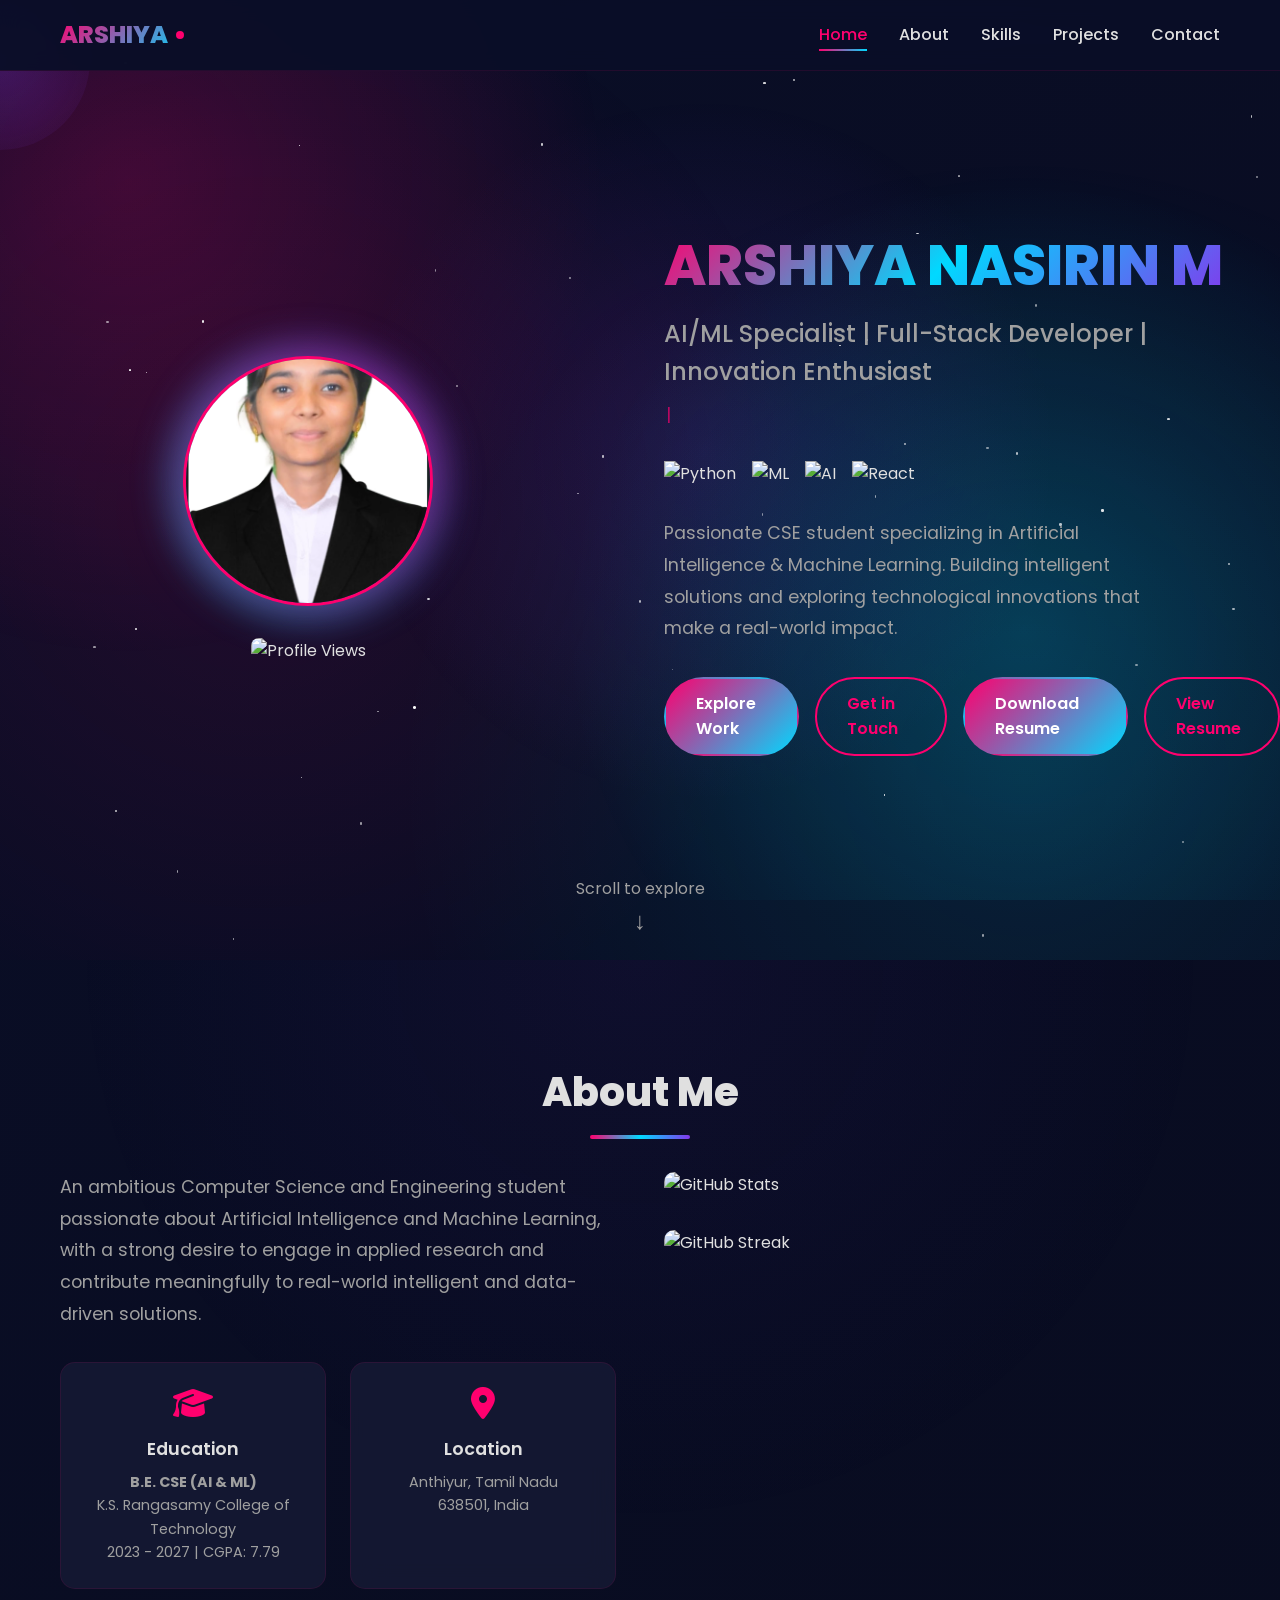
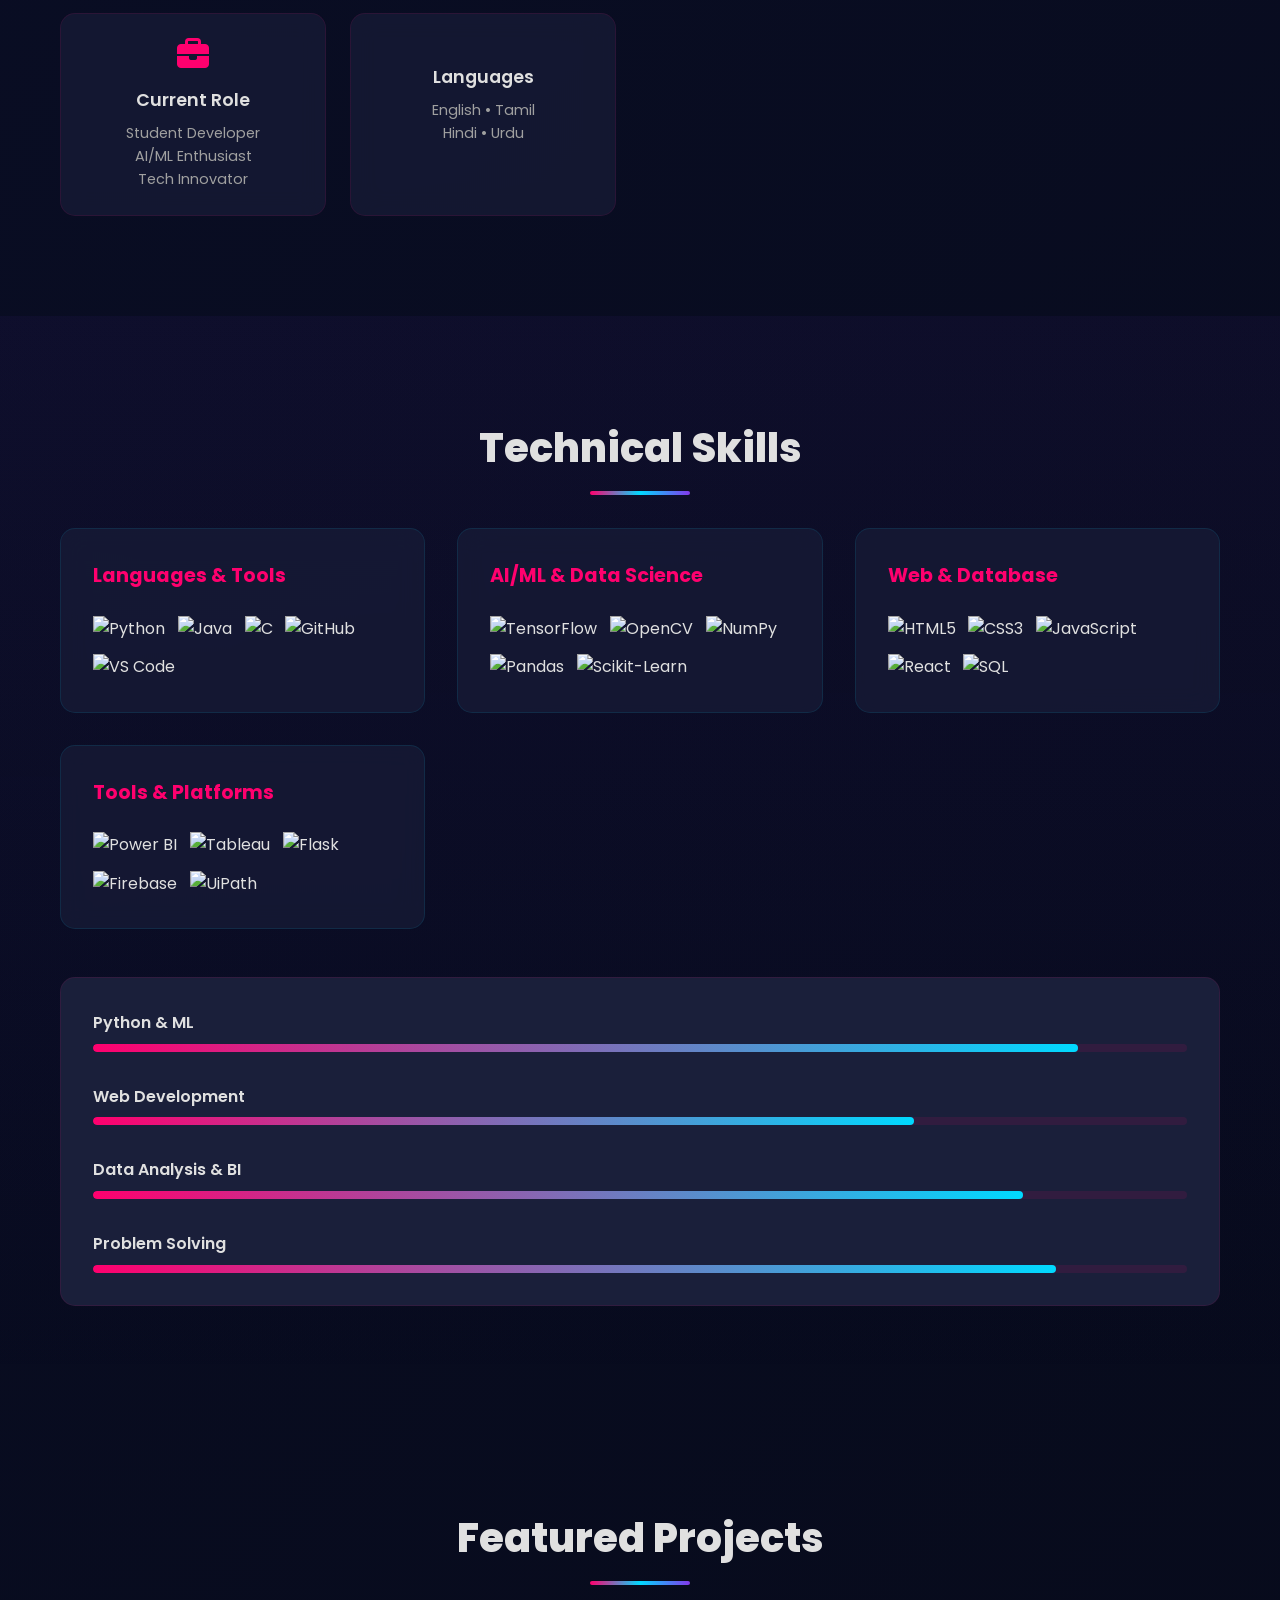
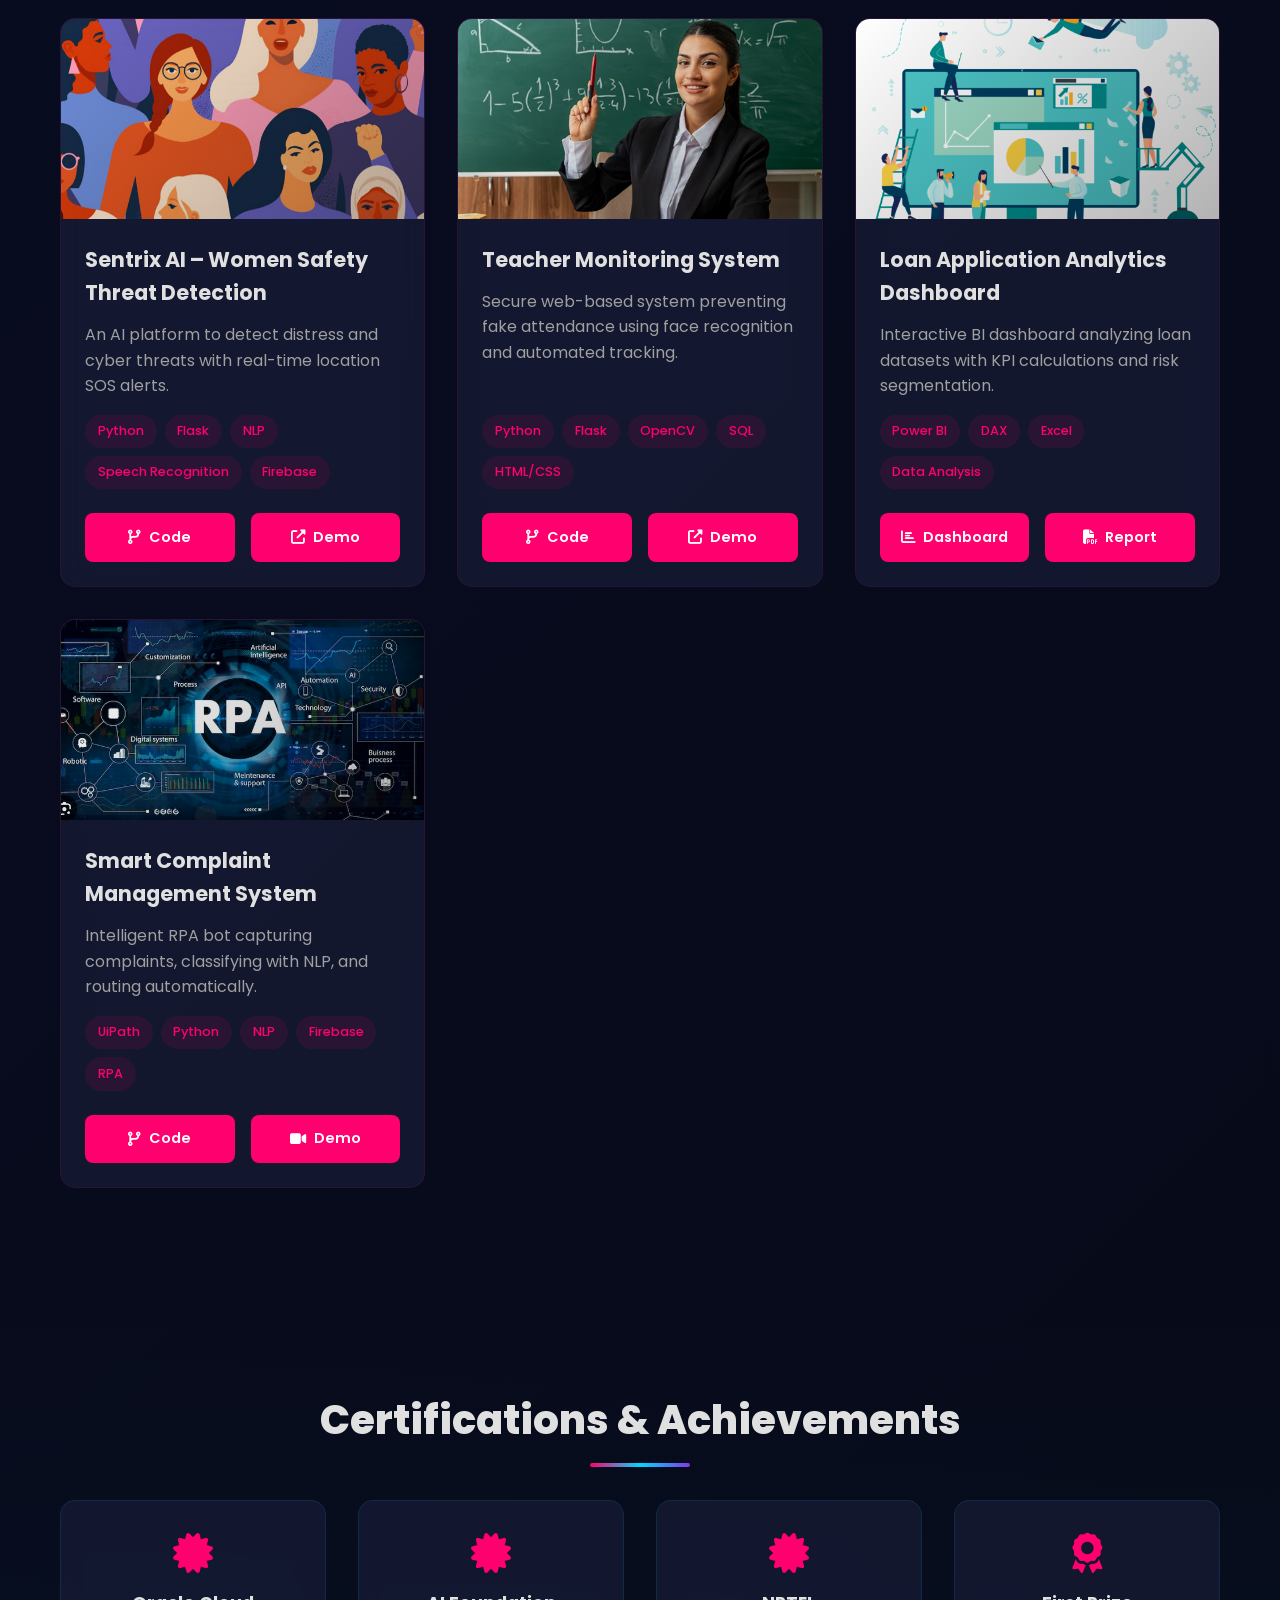
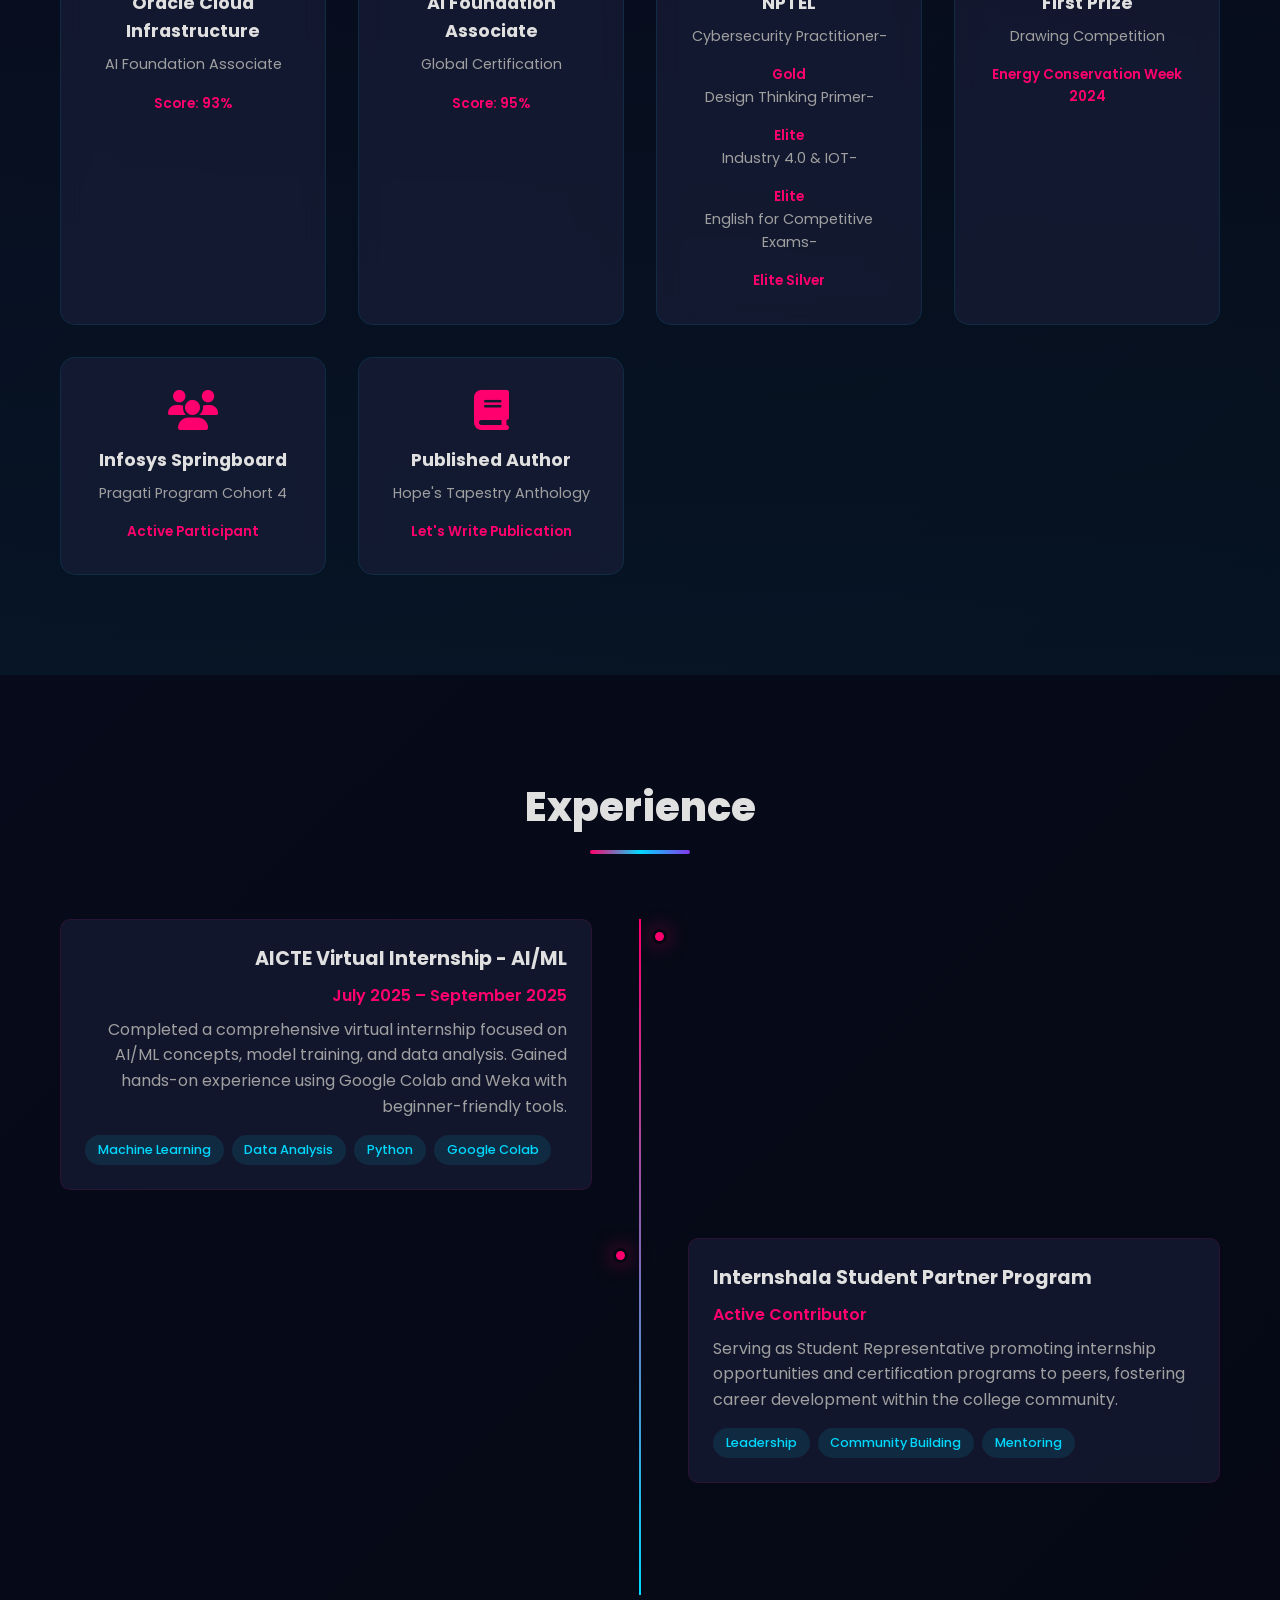
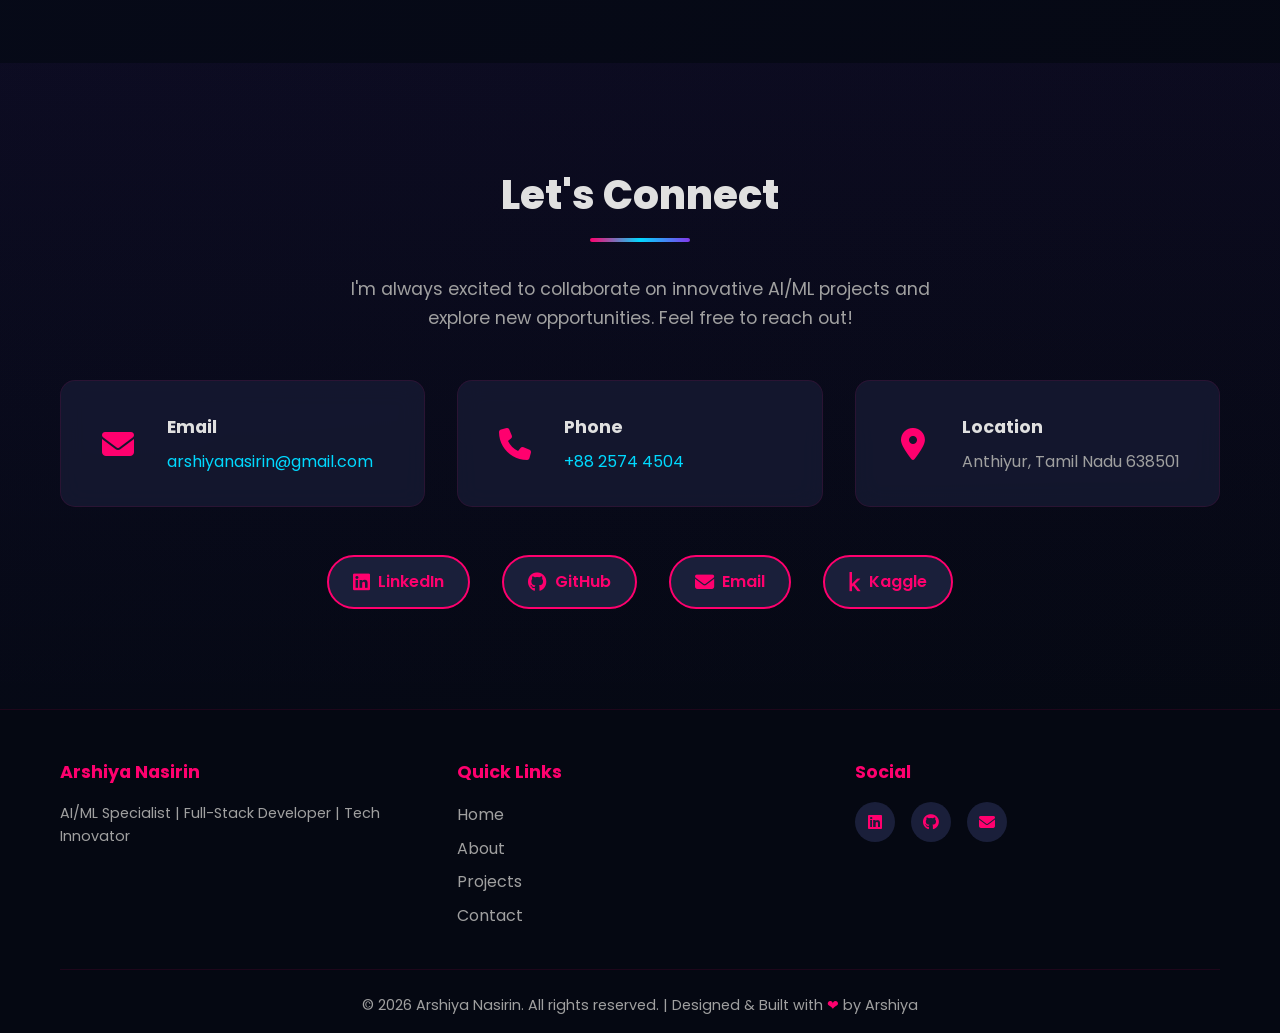
==== commit efab0f59: "Update portfolio images and project section cleanup" ====
--- a/portfolio.html
+++ b/portfolio.html
@@ -39,7 +39,8 @@
             <div class="profile-section">
                 <div class="profile-wrapper">
                     <div class="glow-circle"></div>
-                    <img src="https://via.placeholder.com/200" alt="Arshiya Nasirin" class="profile-img">
+                    <img src="profile.png
+                    " alt="Arshiya Nasirin" class="profile-img">
                 </div>
                 <div class="profile-stats">
                     <img src="https://komarev.com/ghpvc/?username=ArshiyaNasirin&label=Profile%20Views&color=ff006e&style=for-the-badge" alt="Profile Views">
@@ -67,8 +68,8 @@
                 <div class="cta-buttons">
                     <a href="#projects" class="btn btn-primary">Explore Work</a>
                     <a href="#contact" class="btn btn-secondary">Get in Touch</a>
-                    <a href="resume.pdf" download class="btn btn-primary">Download Resume</a>
-                    <a href="resume.pdf" target="_blank" rel="noreferrer" class="btn btn-secondary">View Resume</a>
+                    <a href="Arshiya's Resume.pdf" download class="btn btn-primary">Download Resume</a>
+                    <a href="Arshiya's Resume.pdf" target="_blank" rel="noreferrer" class="btn btn-secondary">View Resume</a>
                 </div>
             </div>
         </div>
@@ -216,7 +217,9 @@
             <div class="projects-grid">
                 <!-- Project 1 -->
                 <div class="project-card">
-                    <div class="project-image" style="background: linear-gradient(135deg, #FF006E 0%, #8338EC 100%);"></div>
+                    <div class="project-image">
+                        <img src="project-1.png" alt="Sentrix AI Project Image">
+                    </div>
                     <div class="project-content">
                         <h3>Sentrix AI – Women Safety Threat Detection</h3>
                         <p>An AI platform to detect distress and cyber threats with real-time location SOS alerts.</p>
@@ -240,7 +243,9 @@
 
                 <!-- Project 2 -->
                 <div class="project-card">
-                    <div class="project-image" style="background: linear-gradient(135deg, #00D9FF 0%, #0099FF 100%);"></div>
+                    <div class="project-image">
+                        <img src="project-2.png" alt="Teacher Monitoring System Project Image">
+                    </div>
                     <div class="project-content">
                         <h3>Teacher Monitoring System</h3>
                         <p>Secure web-based system preventing fake attendance using face recognition and automated tracking.</p>
@@ -264,7 +269,9 @@
 
                 <!-- Project 3 -->
                 <div class="project-card">
-                    <div class="project-image" style="background: linear-gradient(135deg, #FFB81C 0%, #FF006E 100%);"></div>
+                    <div class="project-image">
+                        <img src="project-3.png" alt="Loan Dashboard Project Image">
+                    </div>
                     <div class="project-content">
                         <h3>Loan Application Analytics Dashboard</h3>
                         <p>Interactive BI dashboard analyzing loan datasets with KPI calculations and risk segmentation.</p>
@@ -287,7 +294,9 @@
 
                 <!-- Project 4 -->
                 <div class="project-card">
-                    <div class="project-image" style="background: linear-gradient(135deg, #8338EC 0%, #FF006E 100%);"></div>
+                    <div class="project-image">
+                        <img src="project-4.png" alt="Complaint Management Bot Project Image">
+                    </div>
                     <div class="project-content">
                         <h3>Smart Complaint Management System</h3>
                         <p>Intelligent RPA bot capturing complaints, classifying with NLP, and routing automatically.</p>
--- a/portfolio.css
+++ b/portfolio.css
@@ -665,6 +665,14 @@
     overflow: hidden;
 }
 
+.project-image img {
+    width: 100%;
+    height: 100%;
+    object-fit: cover;
+    display: block;
+    filter: saturate(1.08) contrast(1.05);
+}
+
 .project-image::after {
     content: '';
     position: absolute;
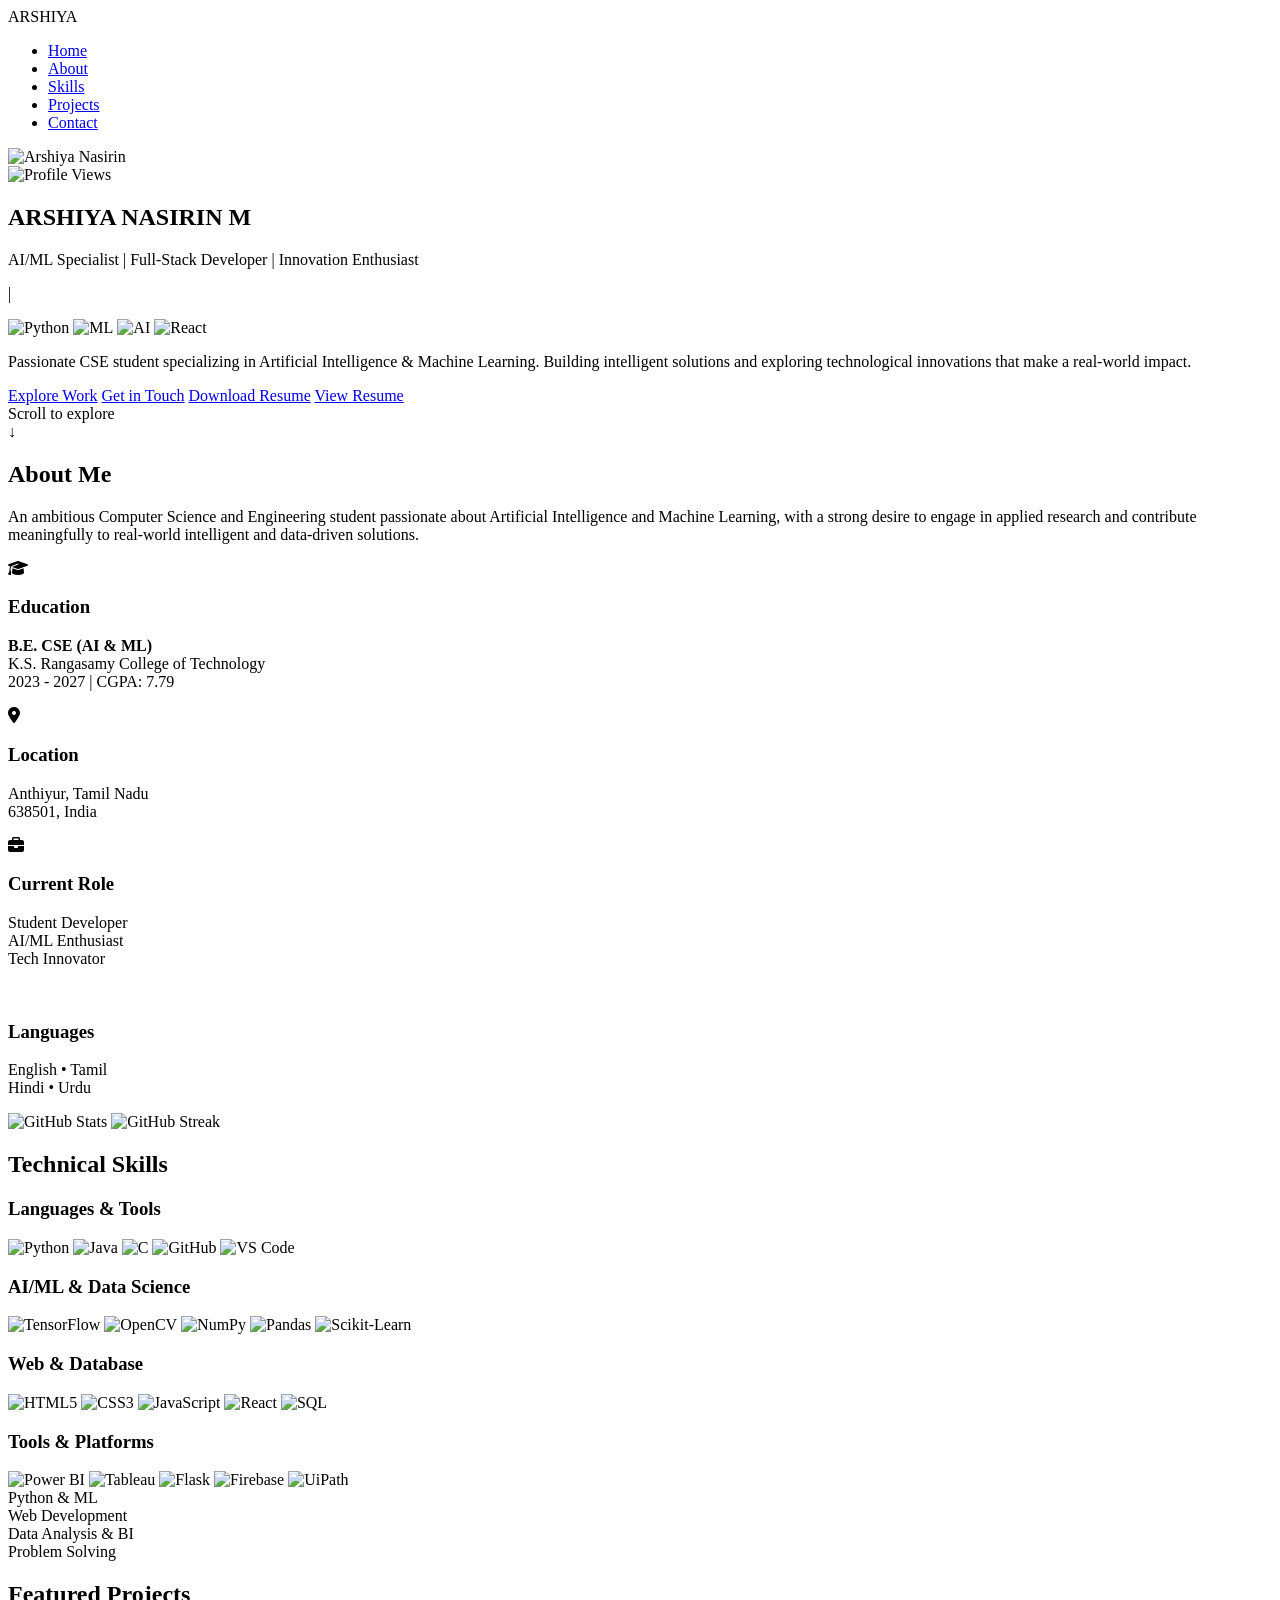
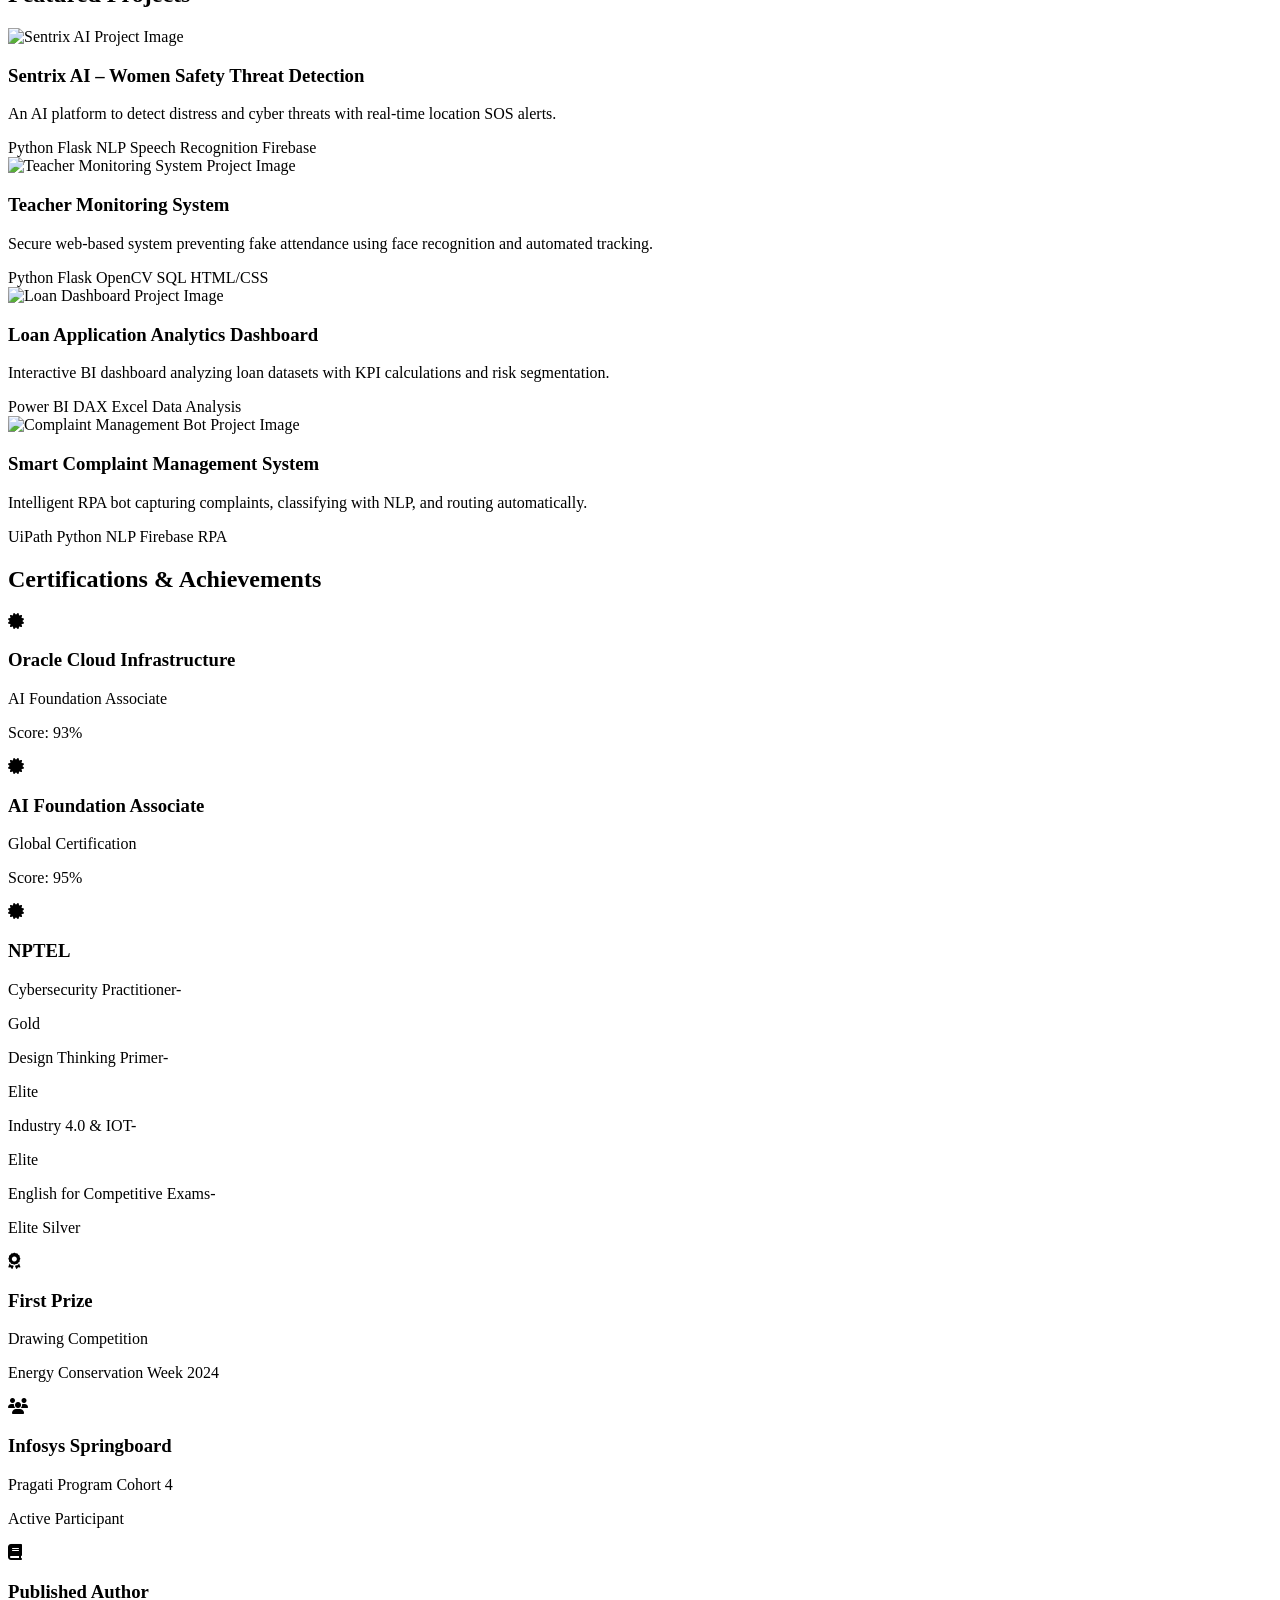
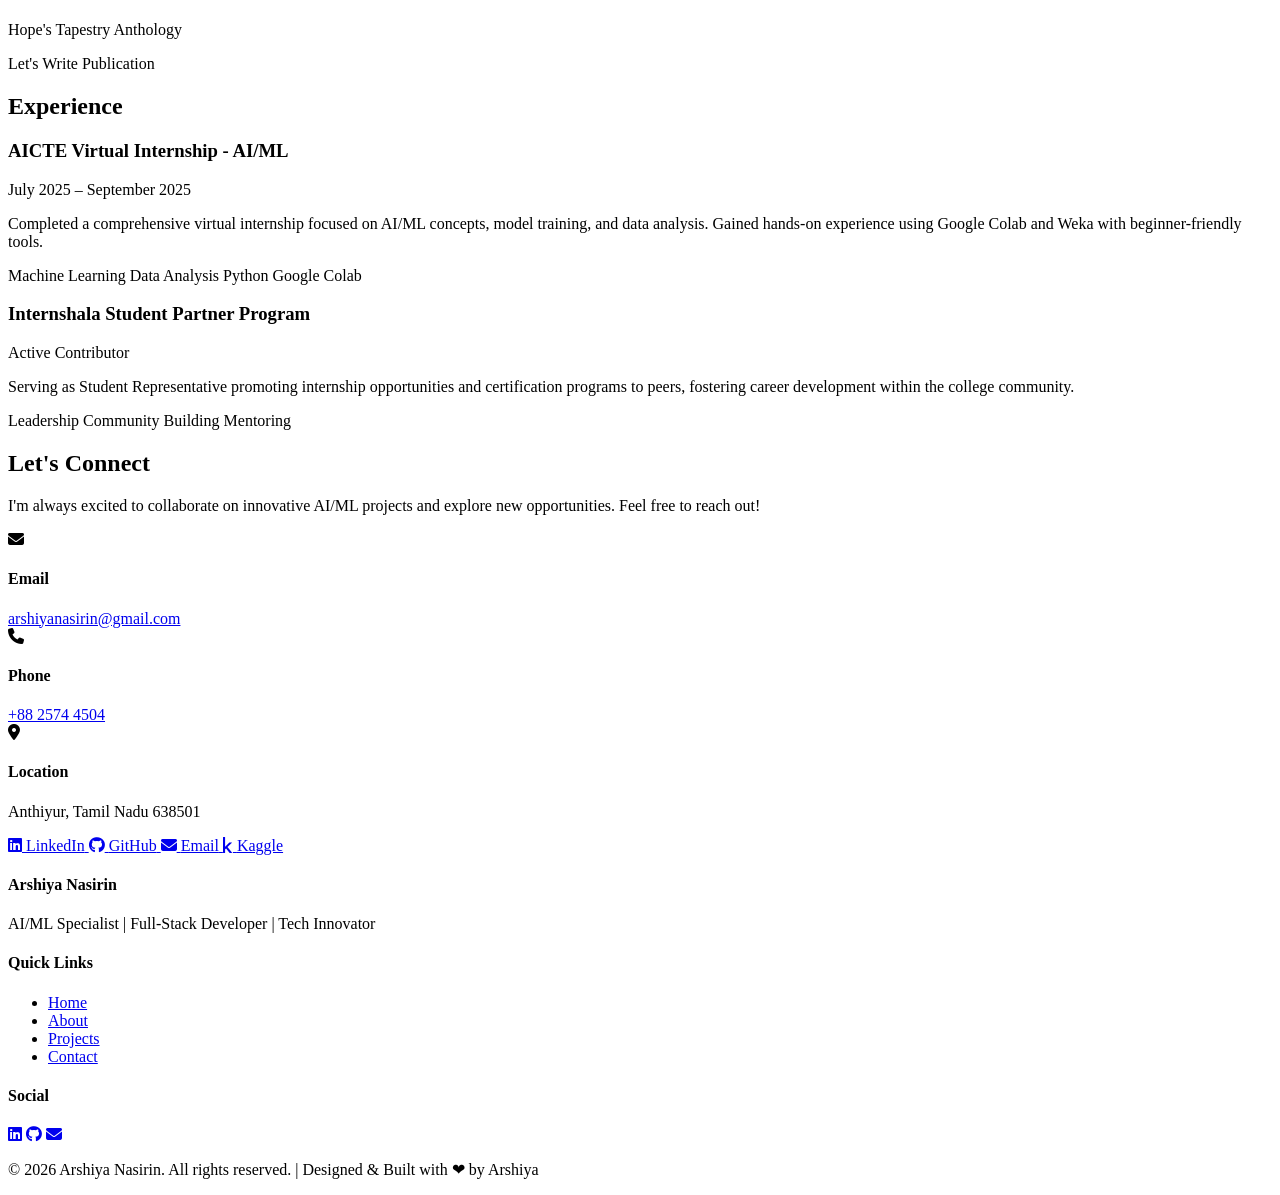
==== commit 1648c0a7: "Remove featured project action buttons" ====
--- a/portfolio.html
+++ b/portfolio.html
@@ -230,14 +230,6 @@
                             <span class="tech-tag">Speech Recognition</span>
                             <span class="tech-tag">Firebase</span>
                         </div>
-                        <div class="project-links">
-                            <a href="#" class="project-btn">
-                                <i class="fas fa-code-branch"></i> Code
-                            </a>
-                            <a href="#" class="project-btn">
-                                <i class="fas fa-external-link-alt"></i> Demo
-                            </a>
-                        </div>
                     </div>
                 </div>
 
@@ -256,14 +248,6 @@
                             <span class="tech-tag">SQL</span>
                             <span class="tech-tag">HTML/CSS</span>
                         </div>
-                        <div class="project-links">
-                            <a href="#" class="project-btn">
-                                <i class="fas fa-code-branch"></i> Code
-                            </a>
-                            <a href="#" class="project-btn">
-                                <i class="fas fa-external-link-alt"></i> Demo
-                            </a>
-                        </div>
                     </div>
                 </div>
 
@@ -280,14 +264,6 @@
                             <span class="tech-tag">DAX</span>
                             <span class="tech-tag">Excel</span>
                             <span class="tech-tag">Data Analysis</span>
-                        </div>
-                        <div class="project-links">
-                            <a href="#" class="project-btn">
-                                <i class="fas fa-chart-bar"></i> Dashboard
-                            </a>
-                            <a href="#" class="project-btn">
-                                <i class="fas fa-file-pdf"></i> Report
-                            </a>
                         </div>
                     </div>
                 </div>
@@ -306,14 +282,6 @@
                             <span class="tech-tag">NLP</span>
                             <span class="tech-tag">Firebase</span>
                             <span class="tech-tag">RPA</span>
-                        </div>
-                        <div class="project-links">
-                            <a href="#" class="project-btn">
-                                <i class="fas fa-code-branch"></i> Code
-                            </a>
-                            <a href="#" class="project-btn">
-                                <i class="fas fa-video"></i> Demo
-                            </a>
                         </div>
                     </div>
                 </div>
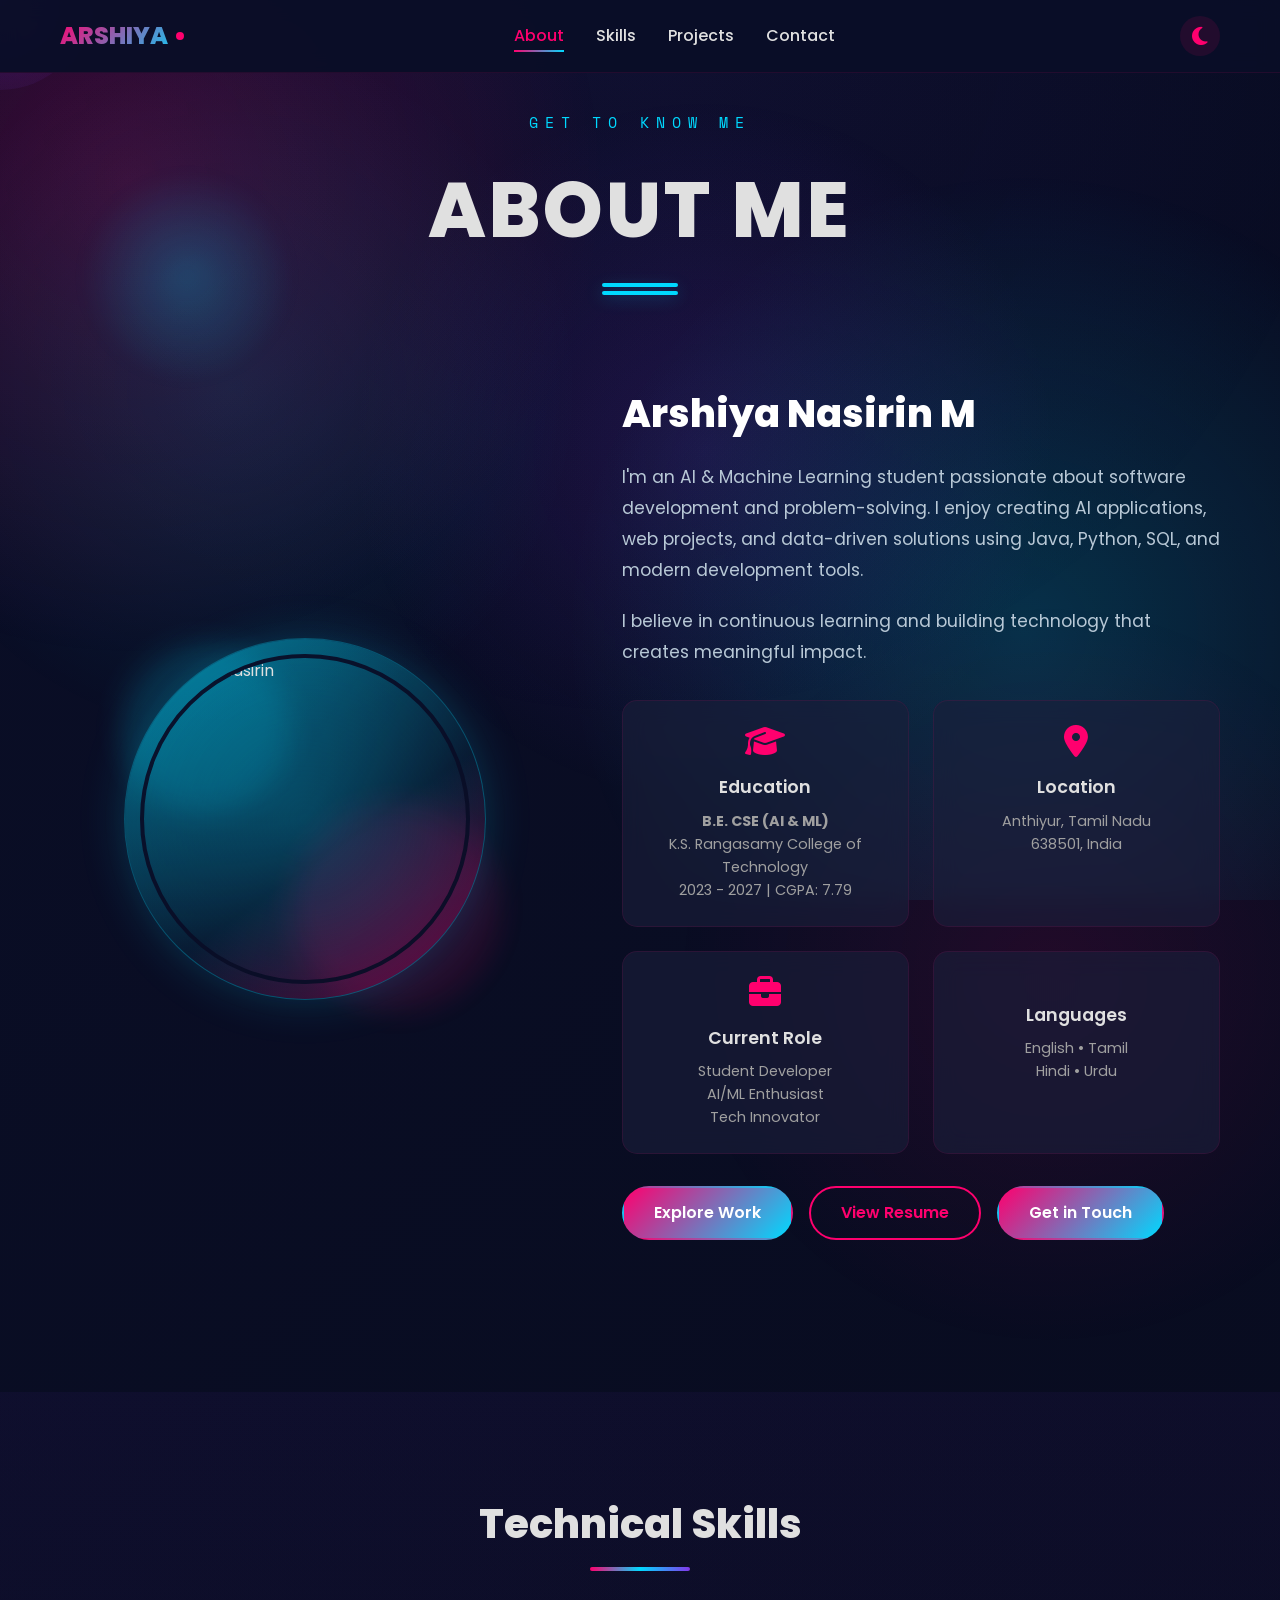
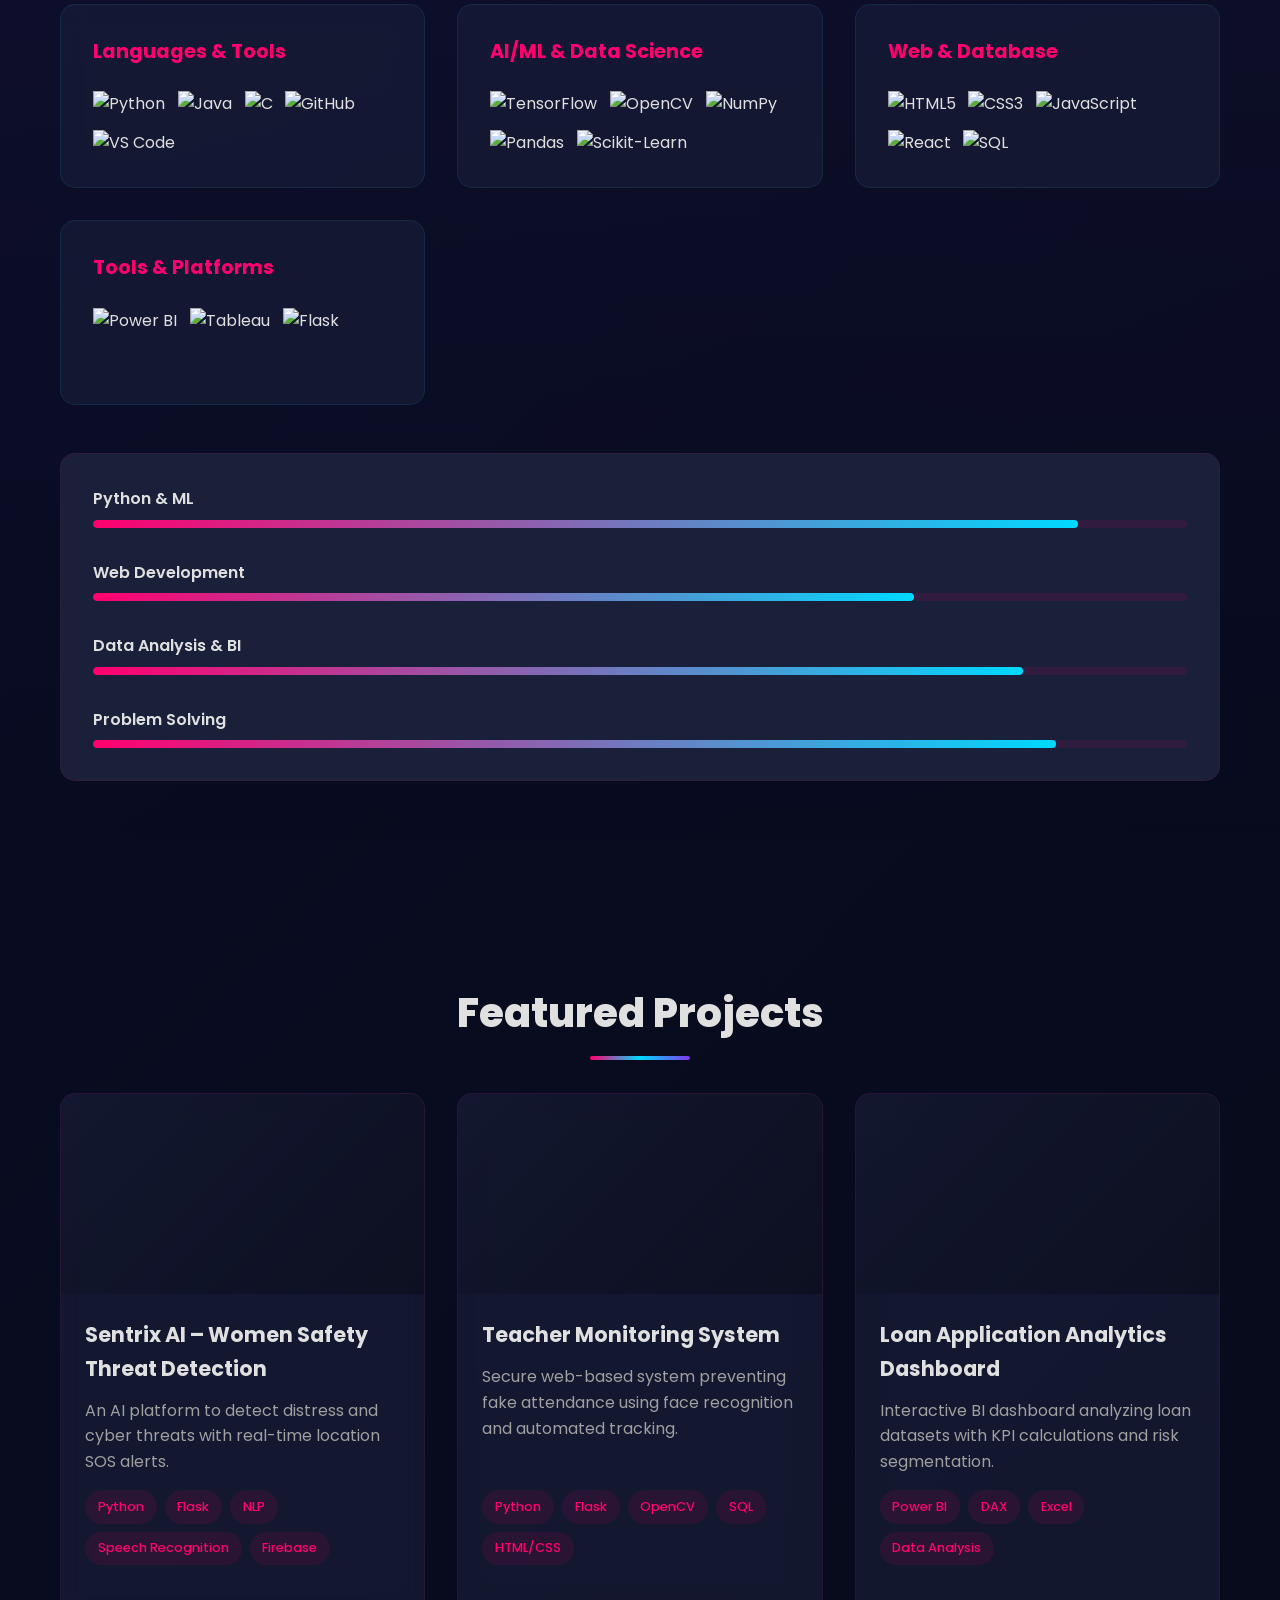
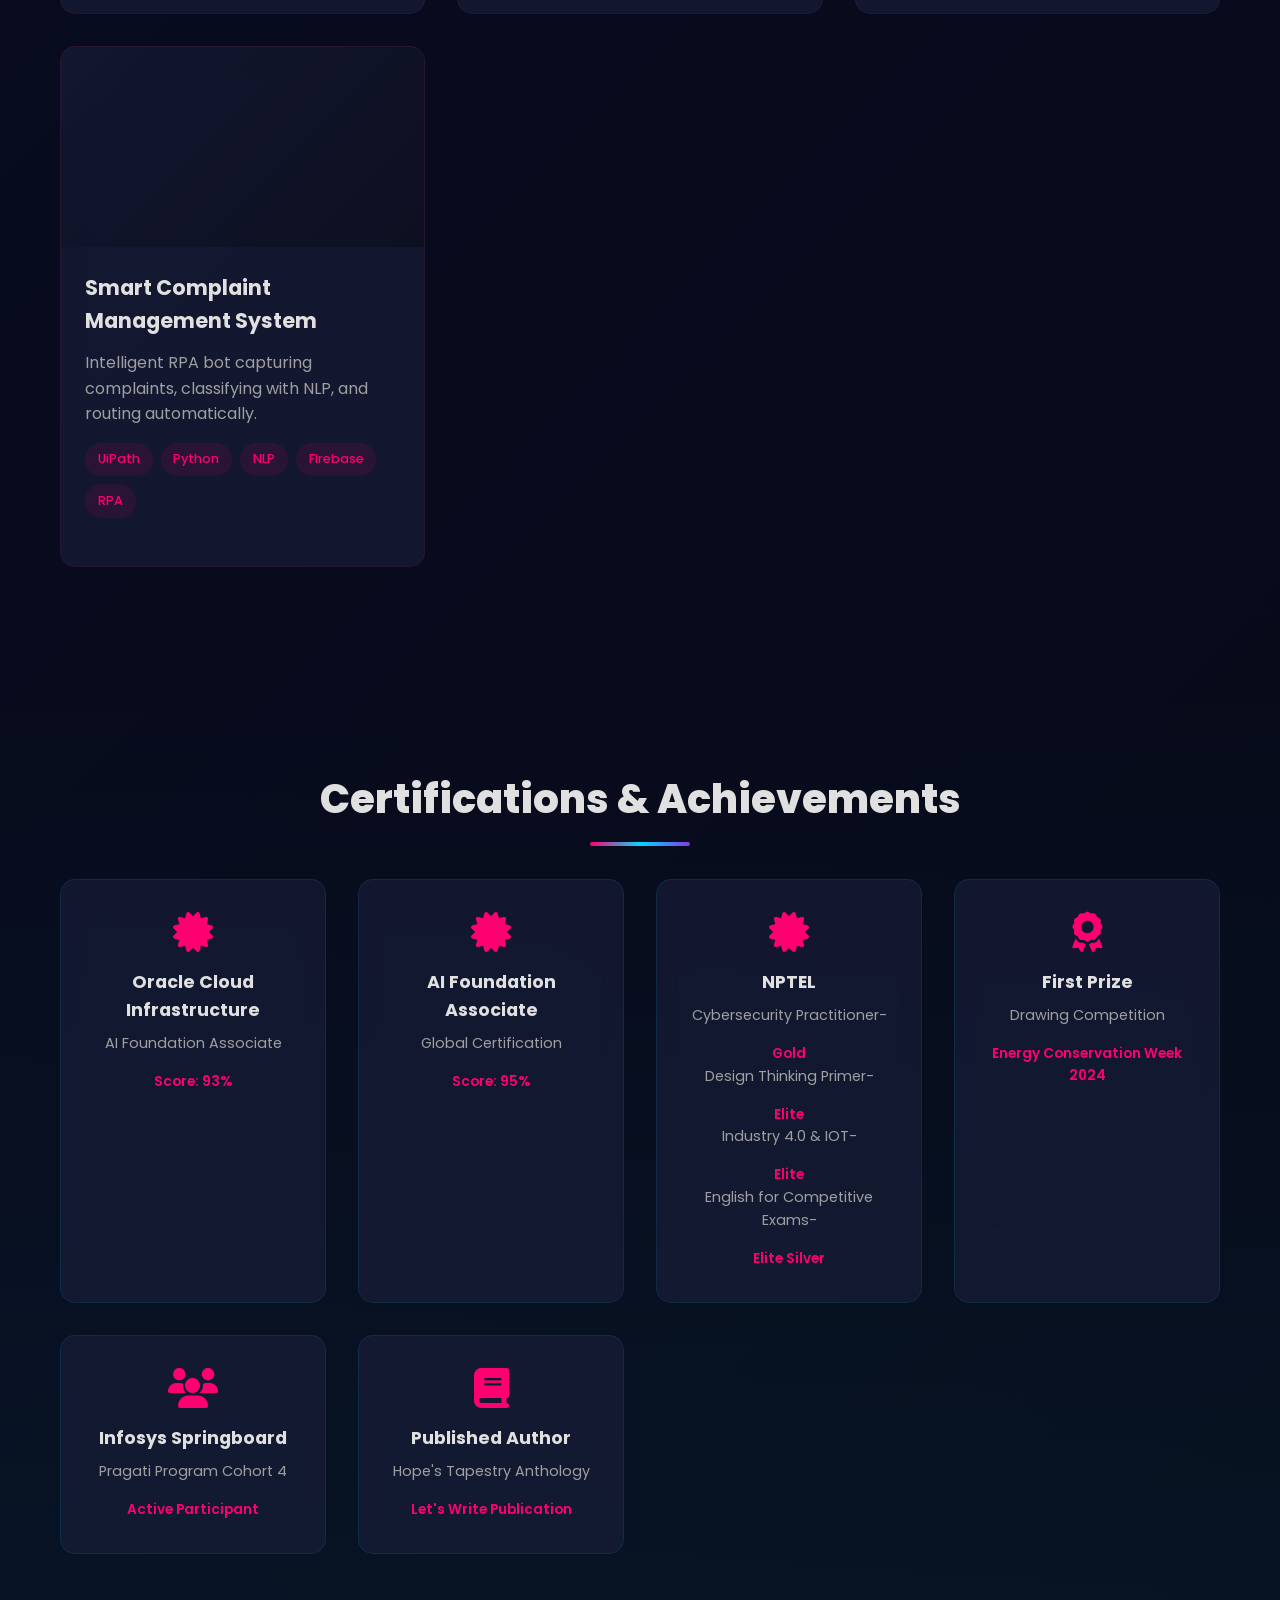
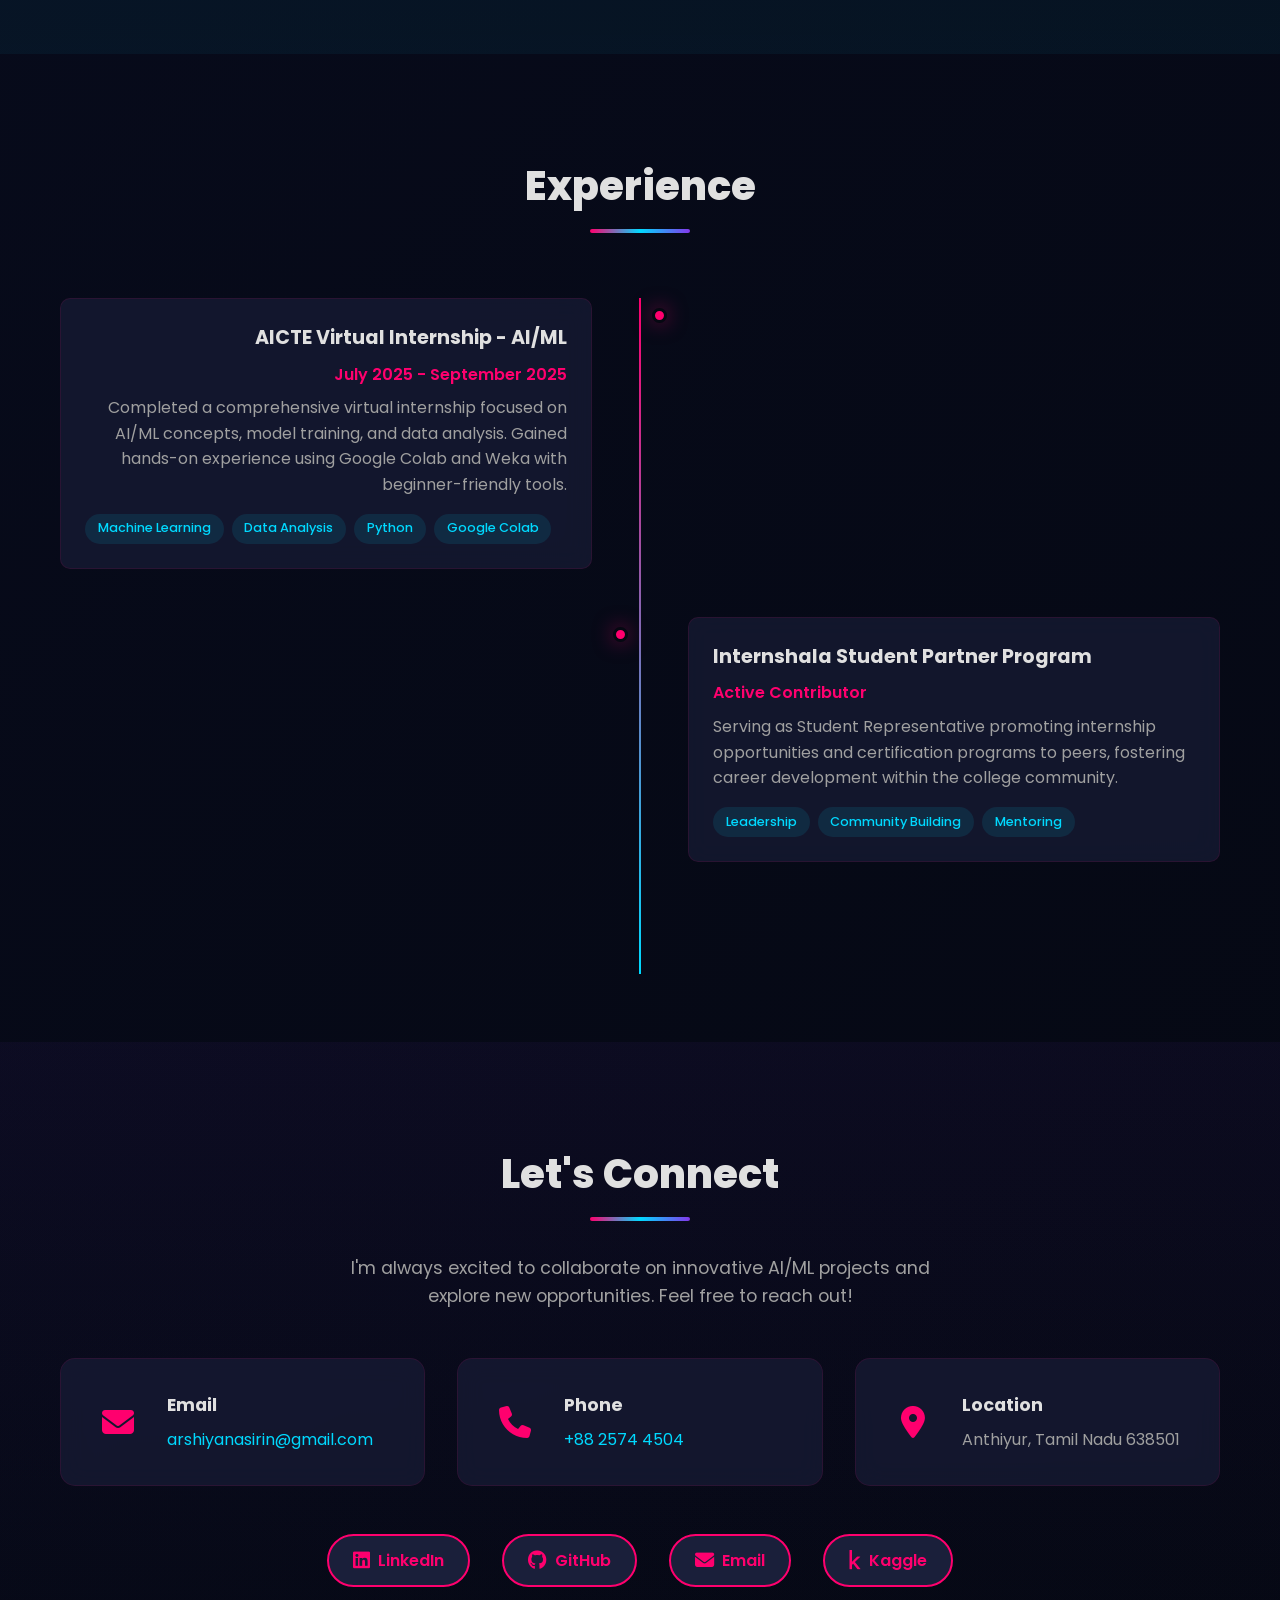
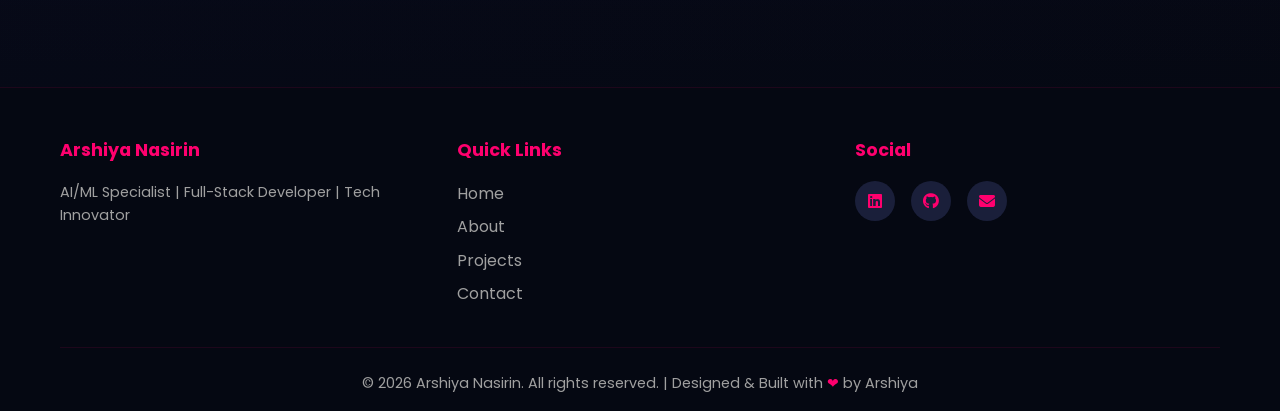
==== commit e85192c2: "Initial commit" ====
--- a/portfolio.html
+++ b/portfolio.html
@@ -18,12 +18,14 @@
                 <span class="logo-dot"></span>
             </div>
             <ul class="nav-menu">
-                <li><a href="#home" class="nav-link">Home</a></li>
                 <li><a href="#about" class="nav-link">About</a></li>
                 <li><a href="#skills" class="nav-link">Skills</a></li>
                 <li><a href="#projects" class="nav-link">Projects</a></li>
                 <li><a href="#contact" class="nav-link">Contact</a></li>
             </ul>
+            <div class="theme-toggle" id="themeToggle">
+                <i class="fas fa-moon"></i>
+            </div>
             <div class="hamburger">
                 <span></span>
                 <span></span>
@@ -32,67 +34,36 @@
         </div>
     </nav>
 
-    <!-- Hero Section -->
-    <section id="home" class="hero">
-        <div class="stars"></div>
-        <div class="hero-content">
-            <div class="profile-section">
-                <div class="profile-wrapper">
-                    <div class="glow-circle"></div>
-                    <img src="profile.png
-                    " alt="Arshiya Nasirin" class="profile-img">
-                </div>
-                <div class="profile-stats">
-                    <img src="https://komarev.com/ghpvc/?username=ArshiyaNasirin&label=Profile%20Views&color=ff006e&style=for-the-badge" alt="Profile Views">
-                </div>
-            </div>
-
-            <div class="hero-text">
-                <h1 class="hero-title">
-                    <span class="gradient-text">ARSHIYA NASIRIN M</span>
-                </h1>
-                <p class="hero-subtitle">AI/ML Specialist | Full-Stack Developer | Innovation Enthusiast</p>
-                <p class="hero-typing"><span id="typingRole"></span><span class="typing-caret">|</span></p>
-                
-                <div class="hero-badges">
-                    <img src="https://img.shields.io/badge/Python-3776AB?style=for-the-badge&logo=python&logoColor=white" alt="Python">
-                    <img src="https://img.shields.io/badge/Machine%20Learning-FF6B6B?style=for-the-badge&logo=tensorflow&logoColor=white" alt="ML">
-                    <img src="https://img.shields.io/badge/AI-00D9FF?style=for-the-badge&logo=openai&logoColor=white" alt="AI">
-                    <img src="https://img.shields.io/badge/React-61DAFB?style=for-the-badge&logo=react&logoColor=white" alt="React">
-                </div>
-
-                <p class="hero-description">
-                    Passionate CSE student specializing in Artificial Intelligence & Machine Learning. Building intelligent solutions and exploring technological innovations that make a real-world impact.
-                </p>
-
-                <div class="cta-buttons">
-                    <a href="#projects" class="btn btn-primary">Explore Work</a>
-                    <a href="#contact" class="btn btn-secondary">Get in Touch</a>
-                    <a href="Arshiya's Resume.pdf" download class="btn btn-primary">Download Resume</a>
-                    <a href="Arshiya's Resume.pdf" target="_blank" rel="noreferrer" class="btn btn-secondary">View Resume</a>
-                </div>
-            </div>
-        </div>
-
-
-        <div class="scroll-indicator">
-            <span>Scroll to explore</span>
-            <div class="scroll-arrow">↓</div>
-        </div>
-    </section>
-
     <!-- About Section -->
     <section id="about" class="about">
         <div class="container">
-            <h2 class="section-title">About Me</h2>
-            
+            <div class="about-header">
+                <p class="section-eyebrow">GET TO KNOW ME</p>
+                <h2 class="section-title about-title">ABOUT ME</h2>
+                <span class="about-title-line"></span>
+            </div>
+
             <div class="about-content">
-                <div class="about-text">
+                <div class="about-portrait">
+                    <div class="about-portrait-orb about-portrait-orb-one"></div>
+                    <div class="about-portrait-orb about-portrait-orb-two"></div>
+                    <div class="about-portrait-frame">
+                        <div class="about-portrait-glow"></div>
+                        <img src="profile.png" alt="Arshiya Nasirin" class="about-portrait-img">
+                    </div>
+                </div>
+
+                <div class="about-copy">
+                    <h3 class="about-name">Arshiya Nasirin M</h3>
                     <p class="about-intro">
-                        An ambitious Computer Science and Engineering student passionate about Artificial Intelligence and Machine Learning, with a strong desire to engage in applied research and contribute meaningfully to real-world intelligent and data-driven solutions.
+                        I'm an AI & Machine Learning student passionate about software development and problem-solving. I enjoy creating AI applications, web projects, and data-driven solutions using Java, Python, SQL, and modern development tools.
                     </p>
 
-                    <div class="info-grid">
+                    <p class="about-intro about-intro-secondary">
+                        I believe in continuous learning and building technology that creates meaningful impact.
+                    </p>
+
+                    <div class="info-grid about-info-grid">
                         <div class="info-card">
                             <i class="fas fa-graduation-cap"></i>
                             <h3>Education</h3>
@@ -117,11 +88,12 @@
                             <p>English • Tamil<br>Hindi • Urdu</p>
                         </div>
                     </div>
-                </div>
-
-                <div class="github-stats">
-                    <img src="https://github-readme-stats.vercel.app/api?username=ArshiyaNasirin&theme=radical&hide_border=true&bg_color=0D1117&text_color=58A6FF&title_color=FF006E" alt="GitHub Stats">
-                    <img src="https://github-readme-streak-stats.herokuapp.com/?user=ArshiyaNasirin&theme=radical&hide_border=true&background=0D1117&stroke=FF006E&ring=FF006E&fire=FF006E&currStreakNum=58A6FF&sideNums=58A6FF&currStreakLabel=FF006E&sideLabels=58A6FF" alt="GitHub Streak">
+
+                    <div class="cta-buttons about-actions">
+                        <a href="#projects" class="btn btn-primary">Explore Work</a>
+                        <a href="Arshiya's Resume.pdf" target="_blank" rel="noreferrer" class="btn btn-secondary">View Resume</a>
+                        <a href="#contact" class="btn btn-primary">Get in Touch</a>
+                    </div>
                 </div>
             </div>
         </div>
@@ -352,7 +324,7 @@
                     <div class="timeline-marker"></div>
                     <div class="timeline-content">
                         <h3>AICTE Virtual Internship - AI/ML</h3>
-                        <p class="timeline-date">July 2025 – September 2025</p>
+                        <p class="timeline-date">July 2025 - September 2025</p>
                         <p class="timeline-description">
                             Completed a comprehensive virtual internship focused on AI/ML concepts, model training, and data analysis. Gained hands-on experience using Google Colab and Weka with beginner-friendly tools.
                         </p>
--- a/portfolio.css
+++ b/portfolio.css
@@ -0,0 +1,1275 @@
+* {
+    margin: 0;
+    padding: 0;
+    box-sizing: border-box;
+}
+
+:root {
+    --primary-pink: #FF006E;
+    --primary-blue: #00D9FF;
+    --primary-purple: #8338EC;
+    --secondary-pink: #FF006E;
+    --neon-orange: #FFB81C;
+    --dark-bg: #0A0E27;
+    --darker-bg: #050812;
+    --card-bg: #1A1F3A;
+    --text-light: #E0E0E0;
+    --text-muted: #A0A0A0;
+    --accent-cyan: #00D9FF;
+}
+
+body.light-mode {
+    --primary-pink: #D80052;
+    --primary-blue: #0099BB;
+    --primary-purple: #6B2FAA;
+    --dark-bg: #F5F5F5;
+    --darker-bg: #EBEBEB;
+    --card-bg: #FFFFFF;
+    --text-light: #2C2C2C;
+    --text-muted: #666666;
+    --accent-cyan: #0099BB;
+}
+
+html {
+    scroll-behavior: smooth;
+}
+
+body {
+    font-family: 'Poppins', sans-serif;
+    background: linear-gradient(135deg, var(--dark-bg) 0%, var(--darker-bg) 100%);
+    color: var(--text-light);
+    line-height: 1.6;
+    overflow-x: hidden;
+    transition: background-color 0.3s ease, color 0.3s ease;
+}
+
+body::before {
+    content: '';
+    position: fixed;
+    inset: 0;
+    pointer-events: none;
+    z-index: 0;
+    background: radial-gradient(circle at 10% 20%, rgba(255, 0, 110, 0.2), transparent 35%),
+                radial-gradient(circle at 80% 70%, rgba(0, 217, 255, 0.18), transparent 38%),
+                radial-gradient(circle at 55% 50%, rgba(131, 56, 236, 0.15), transparent 42%);
+    animation: ambientGlow 14s ease-in-out infinite alternate;
+    transition: background 0.3s ease;
+}
+
+body.light-mode::before {
+    background: radial-gradient(circle at 10% 20%, rgba(216, 0, 82, 0.08), transparent 35%),
+                radial-gradient(circle at 80% 70%, rgba(0, 153, 187, 0.06), transparent 38%),
+                radial-gradient(circle at 55% 50%, rgba(107, 47, 170, 0.05), transparent 42%);
+}
+
+@keyframes ambientGlow {
+    0% { transform: scale(1) translateY(0); }
+    100% { transform: scale(1.08) translateY(-10px); }
+}
+
+.container {
+    max-width: 1200px;
+    margin: 0 auto;
+    padding: 0 20px;
+    position: relative;
+    z-index: 1;
+}
+
+.cursor-glow {
+    position: fixed;
+    width: 180px;
+    height: 180px;
+    border-radius: 50%;
+    pointer-events: none;
+    z-index: 2;
+    transform: translate(-50%, -50%);
+    background: radial-gradient(circle, rgba(131, 56, 236, 0.26), rgba(131, 56, 236, 0));
+    transition: transform 0.05s linear;
+}
+
+/* Navigation */
+.navbar {
+    position: fixed;
+    top: 0;
+    width: 100%;
+    background: rgba(10, 14, 39, 0.95);
+    backdrop-filter: blur(10px);
+    z-index: 1000;
+    border-bottom: 1px solid rgba(255, 0, 110, 0.1);
+    padding: 1rem 0;
+    transition: background-color 0.3s ease, border-color 0.3s ease;
+}
+
+body.light-mode .navbar {
+    background: rgba(245, 245, 245, 0.98);
+    border-bottom: 1px solid rgba(216, 0, 82, 0.15);
+}
+
+.nav-container {
+    max-width: 1200px;
+    margin: 0 auto;
+    padding: 0 20px;
+    display: flex;
+    justify-content: space-between;
+    align-items: center;
+}
+
+.logo {
+    font-size: 1.5rem;
+    font-weight: 800;
+    background: linear-gradient(135deg, var(--primary-pink) 0%, var(--primary-blue) 100%);
+    -webkit-background-clip: text;
+    background-clip: text;
+    -webkit-text-fill-color: transparent;
+    display: flex;
+    align-items: center;
+    gap: 0.5rem;
+}
+
+.logo-dot {
+    width: 8px;
+    height: 8px;
+    border-radius: 50%;
+    background: var(--primary-pink);
+    animation: pulse 2s ease-in-out infinite;
+}
+
+@keyframes pulse {
+    0%, 100% { opacity: 1; transform: scale(1); }
+    50% { opacity: 0.5; transform: scale(1.2); }
+}
+
+.nav-menu {
+    display: flex;
+    list-style: none;
+    gap: 2rem;
+}
+
+.nav-link {
+    color: var(--text-light);
+    text-decoration: none;
+    font-weight: 500;
+    position: relative;
+    transition: color 0.3s ease;
+}
+
+body.light-mode .nav-link {
+    color: #333333;
+}
+
+.nav-link::after {
+    content: '';
+    position: absolute;
+    bottom: -5px;
+    left: 0;
+    width: 0;
+    height: 2px;
+    background: linear-gradient(90deg, var(--primary-pink), var(--primary-blue));
+    transition: width 0.3s ease;
+}
+
+.nav-link:hover {
+    color: var(--primary-pink);
+}
+
+.nav-link:hover::after {
+    width: 100%;
+}
+
+.hamburger {
+    display: none;
+    flex-direction: column;
+    cursor: pointer;
+}
+
+.hamburger span {
+    width: 25px;
+    height: 3px;
+    background: var(--primary-pink);
+    margin: 5px 0;
+    transition: 0.3s;
+    border-radius: 2px;
+}
+
+/* Theme Toggle Button */
+.theme-toggle {
+    cursor: pointer;
+    font-size: 1.3rem;
+    color: var(--primary-pink);
+    transition: all 0.3s ease;
+    display: flex;
+    align-items: center;
+    justify-content: center;
+    width: 40px;
+    height: 40px;
+    border-radius: 50%;
+    background: rgba(255, 0, 110, 0.1);
+    margin-left: 1rem;
+}
+
+.theme-toggle:hover {
+    background: rgba(255, 0, 110, 0.2);
+    transform: rotate(20deg);
+}
+
+body.light-mode .theme-toggle {
+    color: #D80052;
+    background: rgba(216, 0, 82, 0.1);
+}
+
+body.light-mode .theme-toggle:hover {
+    background: rgba(216, 0, 82, 0.2);
+}
+
+.cta-buttons {
+    display: flex;
+    gap: 1rem;
+    margin-bottom: 2rem;
+}
+
+.btn {
+    padding: 12px 30px;
+    border-radius: 50px;
+    text-decoration: none;
+    font-weight: 600;
+    transition: all 0.3s ease;
+    cursor: pointer;
+    border: 2px solid transparent;
+    font-size: 1rem;
+    display: inline-block;
+}
+
+.btn-primary {
+    background: linear-gradient(135deg, var(--primary-pink) 0%, var(--primary-blue) 100%);
+    color: white;
+}
+
+.btn-primary:hover {
+    transform: translateY(-3px);
+    box-shadow: 0 10px 30px rgba(255, 0, 110, 0.3);
+}
+
+.btn-secondary {
+    background: transparent;
+    color: var(--primary-pink);
+    border: 2px solid var(--primary-pink);
+}
+
+.btn-secondary:hover {
+    background: var(--primary-pink);
+    color: white;
+    transform: translateY(-3px);
+}
+
+.social-links-hero {
+    position: absolute;
+    bottom: 100px;
+    right: 50px;
+    display: flex;
+    flex-direction: column;
+    gap: 1rem;
+}
+
+.social-icon {
+    width: 50px;
+    height: 50px;
+    border-radius: 50%;
+    background: var(--card-bg);
+    border: 2px solid var(--primary-pink);
+    display: flex;
+    align-items: center;
+    justify-content: center;
+    color: var(--primary-pink);
+    text-decoration: none;
+    transition: all 0.3s ease;
+    font-size: 1.2rem;
+}
+
+body.light-mode .social-icon {
+    background: rgba(216, 0, 82, 0.05);
+    border-color: #D80052;
+    color: #D80052;
+}
+
+.social-icon:hover {
+    background: var(--primary-pink);
+    color: white;
+    transform: scale(1.2) rotate(5deg);
+}
+
+.scroll-indicator {
+    position: absolute;
+    bottom: 20px;
+    left: 50%;
+    transform: translateX(-50%);
+    text-align: center;
+    color: var(--text-muted);
+    animation: bounce 2s infinite;
+}
+
+.scroll-arrow {
+    font-size: 1.5rem;
+    display: block;
+    animation: moveDown 1.5s ease-in-out infinite;
+}
+
+@keyframes bounce {
+    0%, 100% { opacity: 0.5; }
+    50% { opacity: 1; }
+}
+
+@keyframes moveDown {
+    0%, 100% { transform: translateY(0); }
+    50% { transform: translateY(10px); }
+}
+
+/* About Section */
+.about {
+    padding: 110px 0 120px;
+    position: relative;
+    overflow: hidden;
+}
+
+.about::before {
+    content: '';
+    position: absolute;
+    top: 0;
+    left: 0;
+    width: 100%;
+    height: 100%;
+    background:
+        radial-gradient(circle at 18% 28%, rgba(0, 217, 255, 0.11) 0%, transparent 24%),
+        radial-gradient(circle at 82% 70%, rgba(255, 0, 110, 0.1) 0%, transparent 26%),
+        radial-gradient(circle at 50% 0%, rgba(131, 56, 236, 0.06) 0%, transparent 48%);
+    pointer-events: none;
+}
+
+.about::after {
+    content: '';
+    position: absolute;
+    inset: 12% auto auto 6%;
+    width: 220px;
+    height: 220px;
+    border-radius: 50%;
+    background: radial-gradient(circle, rgba(0, 217, 255, 0.22) 0%, rgba(0, 217, 255, 0) 68%);
+    filter: blur(8px);
+    animation: aboutFloat 8s ease-in-out infinite alternate;
+    pointer-events: none;
+}
+
+.about-header {
+    text-align: center;
+    margin-bottom: 4.5rem;
+    position: relative;
+    z-index: 1;
+}
+
+.section-eyebrow {
+    font-family: 'Space Mono', monospace;
+    font-size: 0.95rem;
+    letter-spacing: 0.45em;
+    color: var(--primary-blue);
+    margin-bottom: 0.9rem;
+}
+
+.section-title {
+    font-size: 2.5rem;
+    font-weight: 800;
+    text-align: center;
+    margin-bottom: 3rem;
+    position: relative;
+    display: inline-block;
+    width: 100%;
+}
+
+.section-title::after {
+    content: '';
+    position: absolute;
+    bottom: -15px;
+    left: 50%;
+    transform: translateX(-50%);
+    width: 100px;
+    height: 4px;
+    background: linear-gradient(90deg, var(--primary-pink), var(--primary-blue), var(--primary-purple));
+    border-radius: 2px;
+}
+
+.about-title {
+    font-size: clamp(3rem, 6vw, 4.8rem);
+    letter-spacing: 0.04em;
+    margin-bottom: 1.2rem;
+}
+
+.about-title::after {
+    width: 76px;
+    height: 4px;
+    background: var(--primary-blue);
+}
+
+.about-title-line {
+    display: block;
+    width: 76px;
+    height: 4px;
+    margin: 0 auto;
+    border-radius: 999px;
+    background: var(--primary-blue);
+    box-shadow: 0 0 18px rgba(0, 217, 255, 0.45);
+}
+
+.about-content {
+    display: grid;
+    grid-template-columns: minmax(280px, 0.9fr) minmax(0, 1.1fr);
+    gap: 4.5rem;
+    align-items: center;
+    position: relative;
+    z-index: 1;
+}
+
+.about-intro {
+    font-size: 1.08rem;
+    line-height: 1.8;
+    margin-bottom: 1.25rem;
+    color: #b8c8d6;
+    max-width: 42rem;
+}
+
+.about-intro-secondary {
+    max-width: 38rem;
+}
+
+.about-portrait {
+    position: relative;
+    min-height: 420px;
+    display: flex;
+    align-items: center;
+    justify-content: center;
+}
+
+.about-portrait-orb {
+    position: absolute;
+    border-radius: 50%;
+    filter: blur(14px);
+    opacity: 0.8;
+    animation: aboutFloat 7s ease-in-out infinite alternate;
+    pointer-events: none;
+}
+
+.about-portrait-orb-one {
+    width: 170px;
+    height: 170px;
+    background: rgba(0, 217, 255, 0.16);
+    top: 8%;
+    left: 12%;
+}
+
+.about-portrait-orb-two {
+    width: 210px;
+    height: 210px;
+    background: rgba(255, 0, 110, 0.14);
+    bottom: 4%;
+    right: 10%;
+    animation-delay: 1.2s;
+}
+
+.about-portrait-frame {
+    position: relative;
+    width: min(360px, 76vw);
+    aspect-ratio: 1 / 1;
+    border-radius: 50%;
+    padding: 0.95rem;
+    background: linear-gradient(145deg, rgba(0, 217, 255, 0.56), rgba(0, 217, 255, 0.06) 58%, rgba(255, 0, 110, 0.34));
+    box-shadow: 0 0 0 1px rgba(0, 217, 255, 0.28), 0 0 48px rgba(0, 217, 255, 0.18);
+    z-index: 1;
+}
+
+.about-portrait-glow {
+    position: absolute;
+    inset: -24px;
+    border-radius: 50%;
+    background: radial-gradient(circle, rgba(0, 217, 255, 0.18) 0%, rgba(0, 217, 255, 0) 68%);
+    filter: blur(10px);
+}
+
+.about-portrait-img {
+    position: relative;
+    z-index: 1;
+    width: 100%;
+    height: 100%;
+    display: block;
+    border-radius: 50%;
+    object-fit: cover;
+    border: 4px solid rgba(10, 14, 39, 0.95);
+    animation: aboutFloatImage 4s ease-in-out infinite;
+}
+
+.about-copy {
+    padding-top: 1rem;
+}
+
+.about-name {
+    font-size: clamp(2rem, 3vw, 2.85rem);
+    font-weight: 800;
+    margin-bottom: 1.1rem;
+    color: #ffffff;
+}
+
+.info-grid {
+    display: grid;
+    grid-template-columns: 1fr 1fr;
+    gap: 1.5rem;
+    margin-top: 2rem;
+}
+
+.info-card {
+    background: rgba(26, 31, 58, 0.62);
+    padding: 1.5rem;
+    border-radius: 15px;
+    border: 1px solid rgba(255, 0, 110, 0.1);
+    backdrop-filter: blur(12px);
+    transition: all 0.3s ease;
+    text-align: center;
+}
+
+body.light-mode .info-card {
+    background: rgba(216, 0, 82, 0.05);
+    border-color: rgba(216, 0, 82, 0.2);
+}
+
+.info-card:hover {
+    border-color: var(--primary-pink);
+    transform: translateY(-10px);
+    box-shadow: 0 10px 30px rgba(255, 0, 110, 0.1);
+}
+
+.info-card i {
+    font-size: 2rem;
+    color: var(--primary-pink);
+    margin-bottom: 1rem;
+}
+
+.info-card h3 {
+    font-size: 1.1rem;
+    margin-bottom: 0.5rem;
+    font-weight: 600;
+}
+
+.info-card p {
+    font-size: 0.9rem;
+    color: var(--text-muted);
+    line-height: 1.6;
+}
+
+.about-actions {
+    justify-content: flex-start;
+    margin-top: 2rem;
+    flex-wrap: wrap;
+}
+
+.about-actions .btn {
+    min-width: 160px;
+}
+
+@keyframes aboutFloat {
+    0% { transform: translateY(0) scale(1); }
+    100% { transform: translateY(-14px) scale(1.05); }
+}
+
+@keyframes aboutFloatImage {
+    0%, 100% { transform: translateY(0px); }
+    50% { transform: translateY(-10px); }
+}
+
+/* Skills Section */
+.skills {
+    padding: 100px 0;
+    background: linear-gradient(180deg, rgba(131, 56, 236, 0.05) 0%, transparent 100%);
+    position: relative;
+}
+
+.skills-grid {
+    display: grid;
+    grid-template-columns: repeat(auto-fit, minmax(300px, 1fr));
+    gap: 2rem;
+    margin-bottom: 3rem;
+}
+
+.skill-category {
+    background: rgba(26, 31, 58, 0.62);
+    padding: 2rem;
+    border-radius: 15px;
+    border: 1px solid rgba(0, 217, 255, 0.1);
+    backdrop-filter: blur(12px);
+    transition: all 0.3s ease;
+}
+
+body.light-mode .skill-category {
+    background: rgba(0, 153, 187, 0.05);
+    border-color: rgba(0, 153, 187, 0.2);
+}
+
+.skill-category:hover {
+    border-color: var(--primary-blue);
+    box-shadow: 0 0 30px rgba(0, 217, 255, 0.1);
+    transform: translateY(-10px);
+}
+
+.skill-category h3 {
+    font-size: 1.2rem;
+    margin-bottom: 1.5rem;
+    color: var(--primary-pink);
+}
+
+.skill-badges {
+    display: flex;
+    flex-wrap: wrap;
+    gap: 0.8rem;
+}
+
+.skill-badges img {
+    transition: transform 0.3s ease;
+}
+
+.skill-badges img:hover {
+    transform: scale(1.1);
+}
+
+.skills-visual {
+    background: var(--card-bg);
+    padding: 2rem;
+    border-radius: 15px;
+    border: 1px solid rgba(255, 0, 110, 0.1);
+    transition: all 0.3s ease;
+}
+
+body.light-mode .skills-visual {
+    border-color: rgba(216, 0, 82, 0.2);
+}
+
+.skill-bar {
+    display: flex;
+    flex-direction: column;
+    gap: 2rem;
+}
+
+.skill-item {
+    display: flex;
+    flex-direction: column;
+    gap: 0.5rem;
+}
+
+.skill-item span {
+    font-weight: 600;
+    color: var(--text-light);
+}
+
+.progress-bar {
+    height: 8px;
+    background: rgba(255, 0, 110, 0.1);
+    border-radius: 10px;
+    overflow: hidden;
+    transition: background-color 0.3s ease;
+}
+
+body.light-mode .progress-bar {
+    background: rgba(216, 0, 82, 0.15);
+}
+
+.progress {
+    height: 100%;
+    background: linear-gradient(90deg, var(--primary-pink) 0%, var(--primary-blue) 100%);
+    border-radius: 10px;
+    animation: fillBar 1.5s ease;
+}
+
+@keyframes fillBar {
+    from { width: 0; }
+}
+
+/* Projects Section */
+.projects {
+    padding: 100px 0;
+}
+
+.projects-grid {
+    display: grid;
+    grid-template-columns: repeat(auto-fit, minmax(300px, 1fr));
+    gap: 2rem;
+}
+
+.project-card {
+    background: rgba(26, 31, 58, 0.62);
+    border-radius: 15px;
+    overflow: hidden;
+    border: 1px solid rgba(255, 0, 110, 0.1);
+    backdrop-filter: blur(12px);
+    transition: all 0.3s ease;
+    display: flex;
+    flex-direction: column;
+}
+
+body.light-mode .project-card {
+    background: rgba(216, 0, 82, 0.05);
+    border-color: rgba(216, 0, 82, 0.2);
+}
+
+.project-card:hover {
+    border-color: var(--primary-pink);
+    transform: translateY(-15px);
+    box-shadow: 0 15px 40px rgba(255, 0, 110, 0.2);
+}
+
+.project-image {
+    height: 200px;
+    width: 100%;
+    position: relative;
+    overflow: hidden;
+}
+
+.project-image img {
+    width: 100%;
+    height: 100%;
+    object-fit: cover;
+    display: block;
+    filter: saturate(1.08) contrast(1.05);
+}
+
+.project-image::after {
+    content: '';
+    position: absolute;
+    inset: 0;
+    background: linear-gradient(135deg, rgba(0, 0, 0, 0) 0%, rgba(0, 0, 0, 0.3) 100%);
+}
+
+.project-content {
+    padding: 1.5rem;
+    flex: 1;
+    display: flex;
+    flex-direction: column;
+}
+
+.project-content h3 {
+    font-size: 1.3rem;
+    margin-bottom: 0.8rem;
+    color: var(--text-light);
+}
+
+.project-content p {
+    color: var(--text-muted);
+    margin-bottom: 1rem;
+    flex: 1;
+}
+
+.project-tech {
+    display: flex;
+    flex-wrap: wrap;
+    gap: 0.5rem;
+    margin-bottom: 1.5rem;
+}
+
+.tech-tag {
+    background: rgba(255, 0, 110, 0.1);
+    color: var(--primary-pink);
+    padding: 0.4rem 0.8rem;
+    border-radius: 20px;
+    font-size: 0.8rem;
+    font-weight: 500;
+}
+
+.project-links {
+    display: flex;
+    gap: 1rem;
+}
+
+.project-btn {
+    flex: 1;
+    padding: 0.8rem;
+    background: var(--primary-pink);
+    color: white;
+    border: none;
+    border-radius: 8px;
+    text-decoration: none;
+    cursor: pointer;
+    text-align: center;
+    font-weight: 600;
+    transition: all 0.3s ease;
+    display: flex;
+    align-items: center;
+    justify-content: center;
+    gap: 0.5rem;
+    font-size: 0.9rem;
+}
+
+.project-btn:hover {
+    background: var(--primary-blue);
+    transform: scale(1.05);
+}
+
+/* Certifications Section */
+.certifications {
+    padding: 100px 0;
+    background: linear-gradient(180deg, transparent 0%, rgba(0, 217, 255, 0.05) 100%);
+}
+
+.cert-grid {
+    display: grid;
+    grid-template-columns: repeat(auto-fit, minmax(250px, 1fr));
+    gap: 2rem;
+}
+
+.cert-card {
+    background: rgba(26, 31, 58, 0.62);
+    padding: 2rem;
+    border-radius: 15px;
+    border: 1px solid rgba(0, 217, 255, 0.1);
+    backdrop-filter: blur(12px);
+    text-align: center;
+    transition: all 0.3s ease;
+}
+
+body.light-mode .cert-card {
+    background: rgba(0, 153, 187, 0.05);
+    border-color: rgba(0, 153, 187, 0.2);
+}
+
+.cert-card:hover {
+    border-color: var(--accent-cyan);
+    transform: translateY(-10px) rotate(2deg);
+    box-shadow: 0 10px 30px rgba(0, 217, 255, 0.15);
+}
+
+.cert-card i {
+    font-size: 2.5rem;
+    color: var(--primary-pink);
+    margin-bottom: 1rem;
+}
+
+.cert-card h3 {
+    font-size: 1.1rem;
+    margin-bottom: 0.5rem;
+    color: var(--text-light);
+}
+
+.cert-detail {
+    font-size: 0.9rem;
+    color: var(--text-muted);
+    margin-bottom: 1rem;
+}
+
+.cert-score {
+    font-size: 0.85rem;
+    color: var(--primary-pink);
+    font-weight: 600;
+}
+
+/* Internship/Timeline Section */
+.internship {
+    padding: 100px 0;
+}
+
+.timeline {
+    position: relative;
+    padding: 2rem 0;
+}
+
+.timeline::before {
+    content: '';
+    position: absolute;
+    left: 50%;
+    transform: translateX(-50%);
+    width: 2px;
+    height: 100%;
+    background: linear-gradient(180deg, var(--primary-pink) 0%, var(--primary-blue) 100%);
+}
+
+.timeline-item {
+    margin-bottom: 3rem;
+    width: 50%;
+    position: relative;
+}
+
+.timeline-item:nth-child(odd) {
+    margin-left: 0;
+    text-align: right;
+    padding-right: 3rem;
+}
+
+.timeline-item:nth-child(even) {
+    margin-left: 50%;
+    text-align: left;
+    padding-left: 3rem;
+}
+
+.timeline-marker {
+    position: absolute;
+    top: 10px;
+    width: 15px;
+    height: 15px;
+    border-radius: 50%;
+    background: var(--primary-pink);
+    border: 3px solid var(--darker-bg);
+    box-shadow: 0 0 20px rgba(255, 0, 110, 0.5);
+}
+
+.timeline-item:nth-child(odd) .timeline-marker {
+    right: -27px;
+}
+
+.timeline-item:nth-child(even) .timeline-marker {
+    left: -27px;
+}
+
+.timeline-content {
+    background: rgba(26, 31, 58, 0.62);
+    padding: 1.5rem;
+    border-radius: 10px;
+    border: 1px solid rgba(255, 0, 110, 0.1);
+    backdrop-filter: blur(12px);
+    transition: all 0.3s ease;
+}
+
+body.light-mode .timeline-content {
+    background: rgba(216, 0, 82, 0.05);
+    border-color: rgba(216, 0, 82, 0.2);
+}
+
+.timeline-content:hover {
+    border-color: var(--primary-pink);
+    box-shadow: 0 10px 30px rgba(255, 0, 110, 0.1);
+}
+
+.timeline-content h3 {
+    font-size: 1.2rem;
+    margin-bottom: 0.5rem;
+    color: var(--text-light);
+}
+
+.timeline-date {
+    color: var(--primary-pink);
+    font-weight: 600;
+    margin-bottom: 0.5rem;
+}
+
+.timeline-description {
+    color: var(--text-muted);
+    margin-bottom: 1rem;
+    line-height: 1.6;
+}
+
+.timeline-tags {
+    display: flex;
+    flex-wrap: wrap;
+    gap: 0.5rem;
+}
+
+.timeline-tags span {
+    background: rgba(0, 217, 255, 0.1);
+    color: var(--accent-cyan);
+    padding: 0.3rem 0.8rem;
+    border-radius: 15px;
+    font-size: 0.8rem;
+    font-weight: 500;
+}
+
+/* Contact Section */
+.contact {
+    padding: 100px 0;
+    background: linear-gradient(180deg, rgba(131, 56, 236, 0.05) 0%, transparent 100%);
+}
+
+.contact-intro {
+    text-align: center;
+    font-size: 1.1rem;
+    color: var(--text-muted);
+    margin-bottom: 3rem;
+    max-width: 600px;
+    margin-left: auto;
+    margin-right: auto;
+}
+
+.contact-info {
+    display: grid;
+    grid-template-columns: repeat(auto-fit, minmax(250px, 1fr));
+    gap: 2rem;
+    margin-bottom: 3rem;
+}
+
+.contact-item {
+    background: rgba(26, 31, 58, 0.62);
+    padding: 2rem;
+    border-radius: 15px;
+    border: 1px solid rgba(255, 0, 110, 0.1);
+    backdrop-filter: blur(12px);
+    display: flex;
+    align-items: center;
+    gap: 1.5rem;
+    transition: all 0.3s ease;
+}
+
+body.light-mode .contact-item {
+    background: rgba(216, 0, 82, 0.05);
+    border-color: rgba(216, 0, 82, 0.2);
+}
+
+.contact-item:hover {
+    border-color: var(--primary-pink);
+    transform: translateY(-10px);
+    box-shadow: 0 10px 30px rgba(255, 0, 110, 0.1);
+}
+
+.contact-item i {
+    font-size: 2rem;
+    color: var(--primary-pink);
+    width: 50px;
+    height: 50px;
+    display: flex;
+    align-items: center;
+    justify-content: center;
+}
+
+.contact-item h4 {
+    font-size: 1.1rem;
+    margin-bottom: 0.5rem;
+}
+
+.contact-item a {
+    color: var(--primary-blue);
+    text-decoration: none;
+    transition: color 0.3s ease;
+}
+
+.contact-item a:hover {
+    color: var(--primary-pink);
+}
+
+.contact-item p {
+    color: var(--text-muted);
+}
+
+.social-links {
+    display: flex;
+    justify-content: center;
+    gap: 2rem;
+    flex-wrap: wrap;
+}
+
+.social-link {
+    display: flex;
+    align-items: center;
+    gap: 0.5rem;
+    padding: 12px 24px;
+    background: var(--card-bg);
+    border: 2px solid var(--primary-pink);
+    color: var(--primary-pink);
+    text-decoration: none;
+    border-radius: 50px;
+    font-weight: 600;
+    transition: all 0.3s ease;
+}
+
+body.light-mode .social-link {
+    background: rgba(216, 0, 82, 0.05);
+    border-color: #D80052;
+    color: #D80052;
+}
+
+.social-link:hover {
+    background: var(--primary-pink);
+    color: white;
+    transform: translateY(-5px);
+    box-shadow: 0 10px 30px rgba(255, 0, 110, 0.3);
+}
+
+.social-link i {
+    font-size: 1.2rem;
+}
+
+/* Footer */
+.footer {
+    background: var(--darker-bg);
+    border-top: 1px solid rgba(255, 0, 110, 0.1);
+    padding: 3rem 0 1rem;
+}
+
+.footer-content {
+    display: grid;
+    grid-template-columns: repeat(auto-fit, minmax(250px, 1fr));
+    gap: 2rem;
+    margin-bottom: 2rem;
+}
+
+.footer-section h4 {
+    color: var(--primary-pink);
+    margin-bottom: 1rem;
+    font-size: 1.1rem;
+}
+
+.footer-section p {
+    color: var(--text-muted);
+    font-size: 0.9rem;
+    line-height: 1.6;
+}
+
+.footer-section ul {
+    list-style: none;
+}
+
+.footer-section ul li {
+    margin-bottom: 0.5rem;
+}
+
+.footer-section ul li a {
+    color: var(--text-muted);
+    text-decoration: none;
+    transition: color 0.3s ease;
+}
+
+.footer-section ul li a:hover {
+    color: var(--primary-pink);
+}
+
+.footer-socials {
+    display: flex;
+    gap: 1rem;
+}
+
+.footer-socials a {
+    width: 40px;
+    height: 40px;
+    border-radius: 50%;
+    background: var(--card-bg);
+    display: flex;
+    align-items: center;
+    justify-content: center;
+    color: var(--primary-pink);
+    text-decoration: none;
+    transition: all 0.3s ease;
+    font-size: 1rem;
+}
+
+.footer-socials a:hover {
+    background: var(--primary-pink);
+    color: white;
+    transform: scale(1.2);
+}
+
+.footer-bottom {
+    border-top: 1px solid rgba(255, 0, 110, 0.1);
+    padding-top: 1.5rem;
+    text-align: center;
+    color: var(--text-muted);
+    font-size: 0.9rem;
+}
+
+.heart {
+    color: var(--primary-pink);
+    animation: heartbeat 1.5s ease-in-out infinite;
+}
+
+@keyframes heartbeat {
+    0%, 100% { transform: scale(1); }
+    50% { transform: scale(1.2); }
+}
+
+/* Responsive */
+@media (max-width: 768px) {
+    .hamburger {
+        display: flex;
+    }
+
+    .nav-menu {
+        display: none;
+    }
+
+    .hero-content {
+        grid-template-columns: 1fr;
+        gap: 2rem;
+    }
+
+    .hero-title {
+        font-size: 2rem;
+    }
+
+    .about-content {
+        grid-template-columns: 1fr;
+        gap: 2.5rem;
+    }
+
+    .about-portrait {
+        min-height: 320px;
+    }
+
+    .info-grid {
+        grid-template-columns: 1fr;
+    }
+
+    .about-actions {
+        justify-content: center;
+    }
+
+    .timeline-item {
+        width: 100%;
+        padding-left: 50px;
+        text-align: left;
+        margin-left: 0;
+    }
+
+    .timeline-item:nth-child(odd) {
+        padding-right: 0;
+        text-align: left;
+    }
+
+    .timeline-marker {
+        left: -27px !important;
+    }
+
+    .section-title {
+        font-size: 2rem;
+    }
+
+    .hero-badges {
+        justify-content: center;
+    }
+
+    .cta-buttons {
+        flex-direction: column;
+    }
+
+    .contact-info {
+        grid-template-columns: 1fr;
+    }
+}
+
+@media (max-width: 480px) {
+    .hero-title {
+        font-size: 1.5rem;
+    }
+
+    .hero-subtitle {
+        font-size: 1rem;
+    }
+
+    .section-title {
+        font-size: 1.5rem;
+    }
+
+    .skills-grid {
+        grid-template-columns: 1fr;
+    }
+
+    .projects-grid {
+        grid-template-columns: 1fr;
+    }
+
+    .cert-grid {
+        grid-template-columns: 1fr;
+    }
+
+    .social-links {
+        flex-direction: column;
+        gap: 1rem;
+    }
+
+    .social-link {
+        justify-content: center;
+    }
+}
